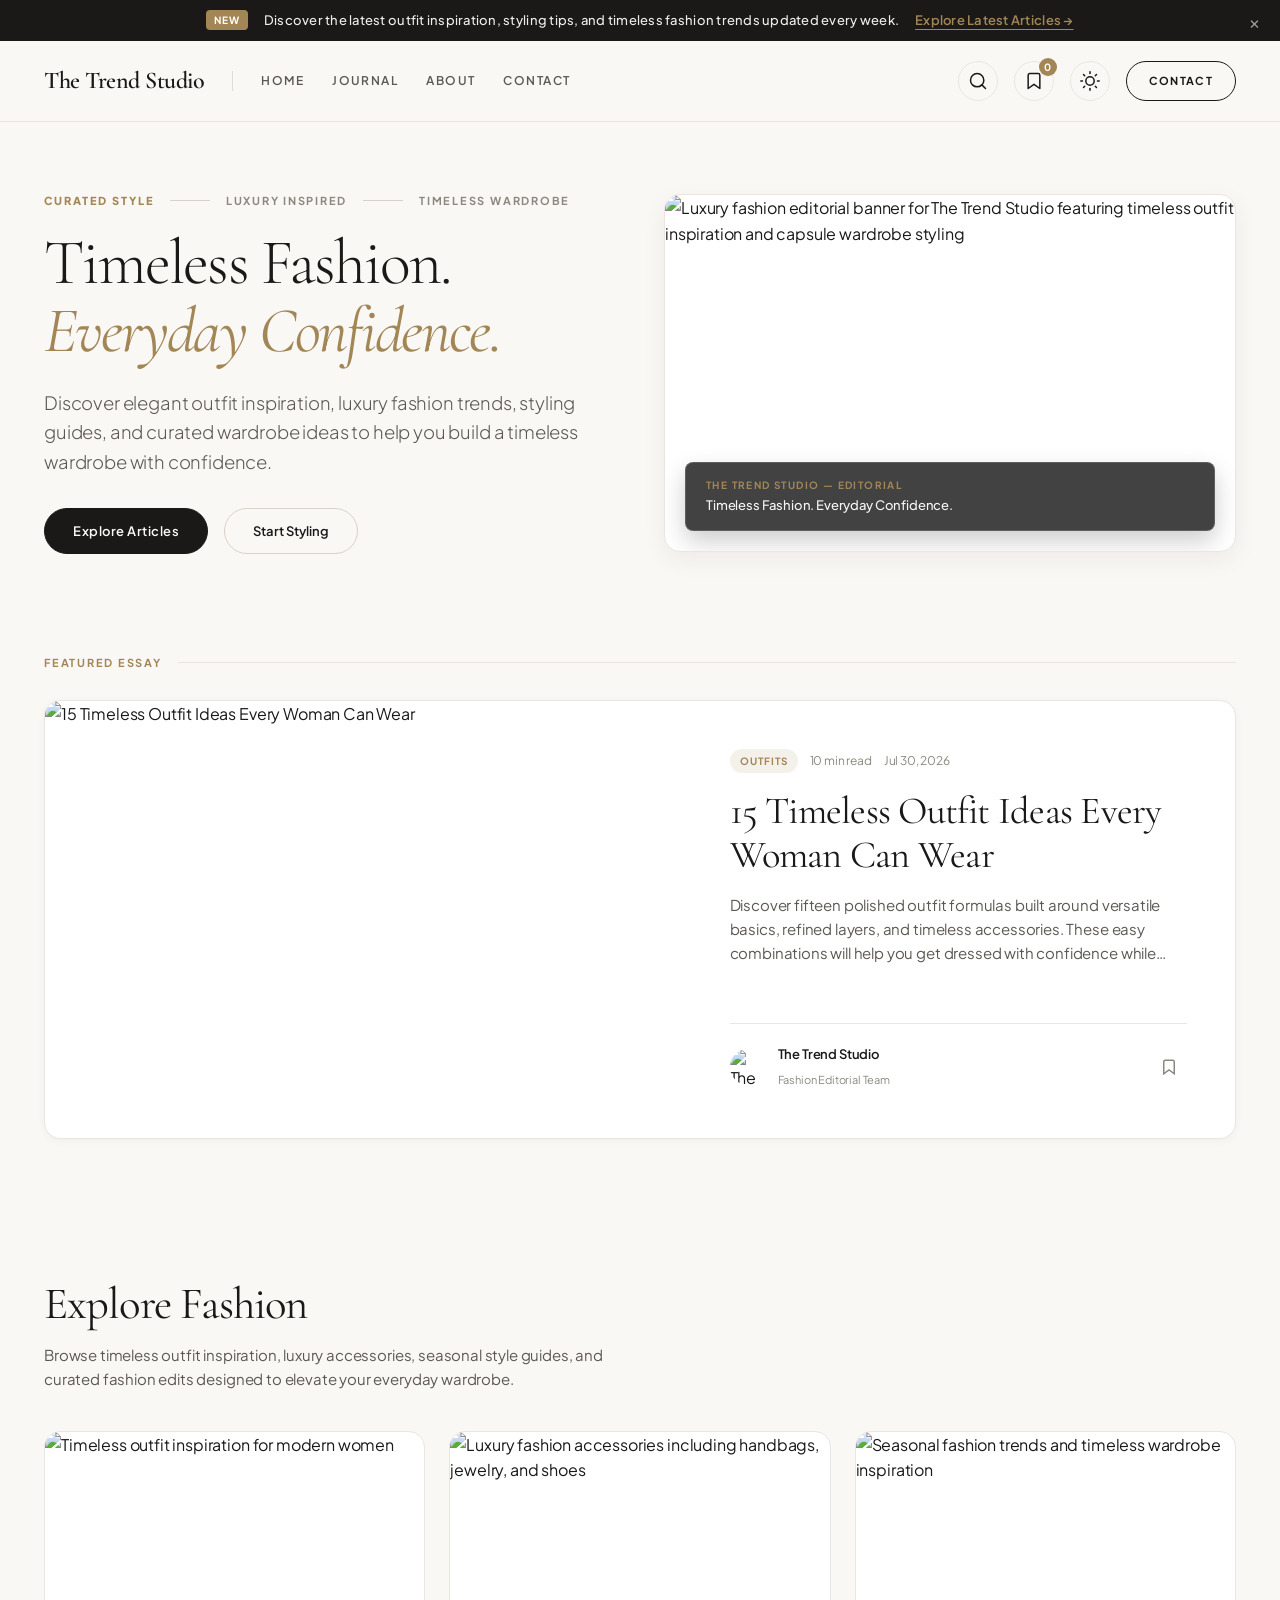
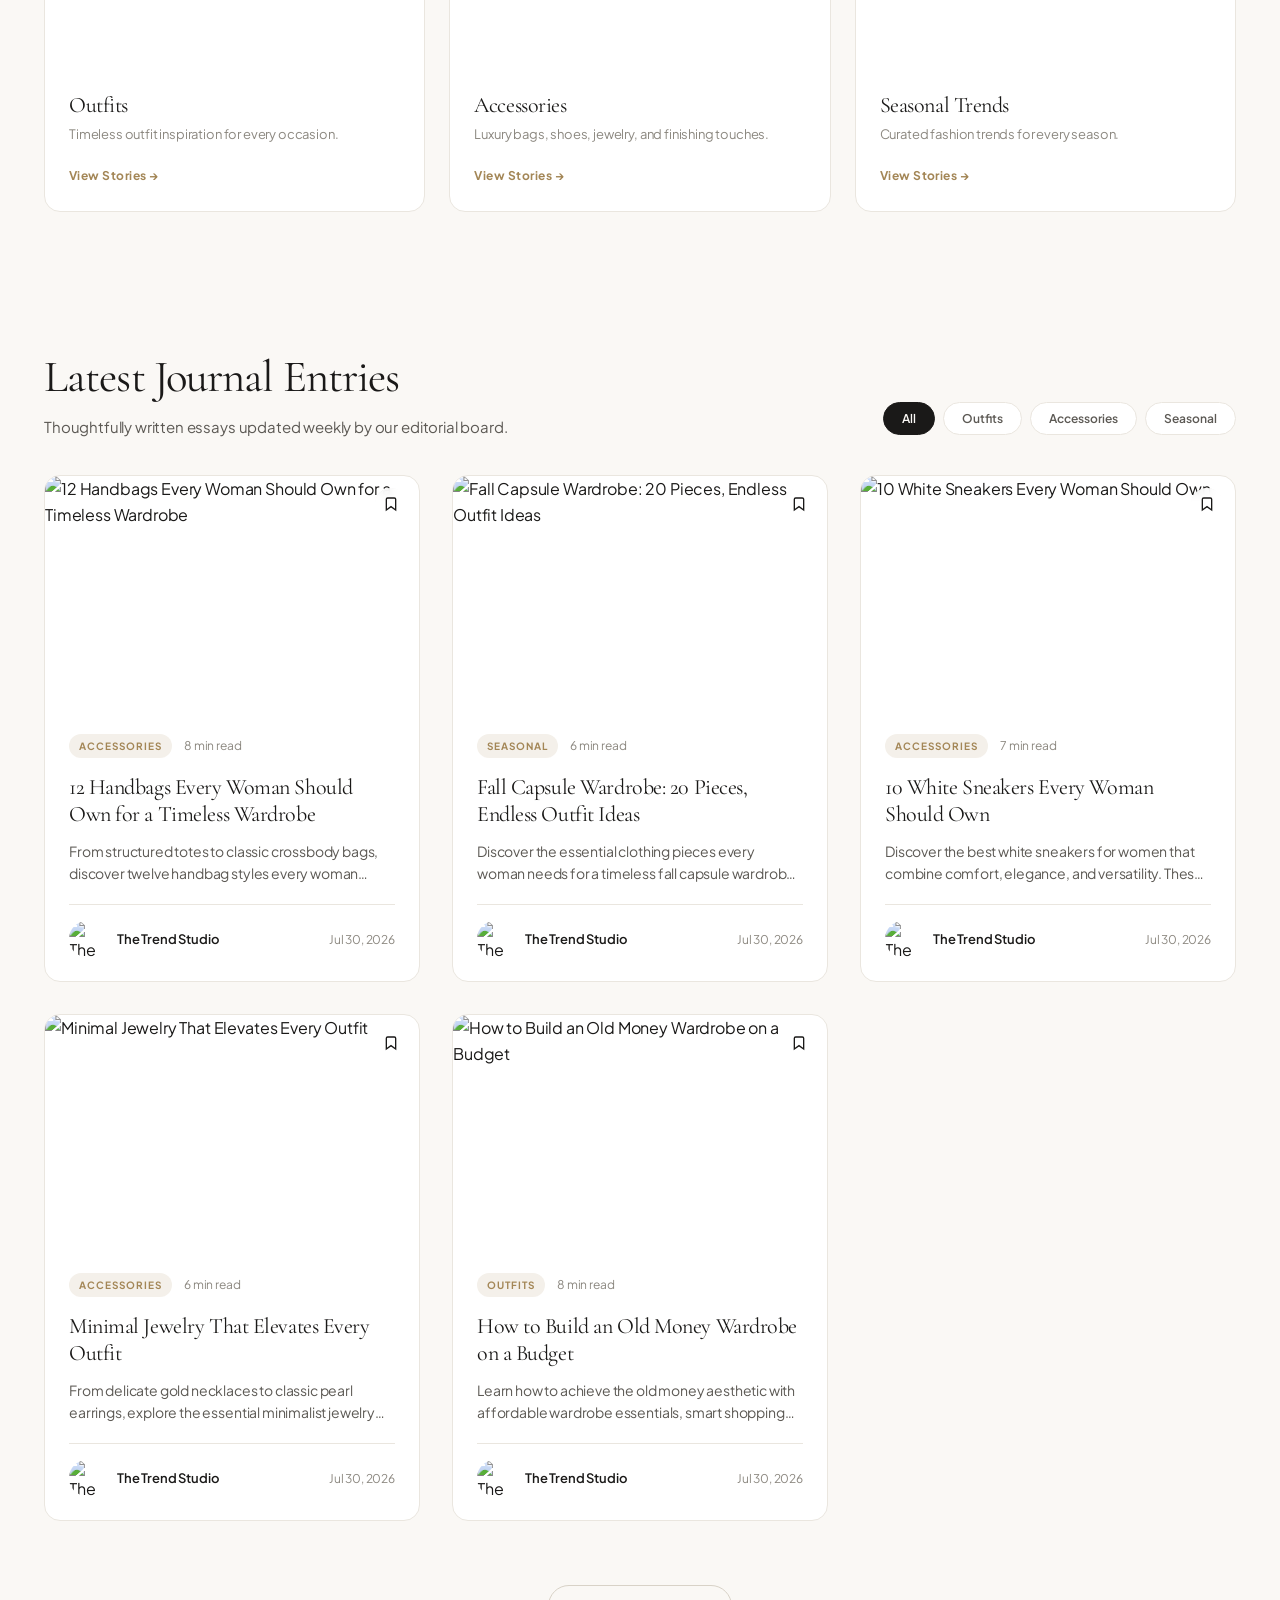
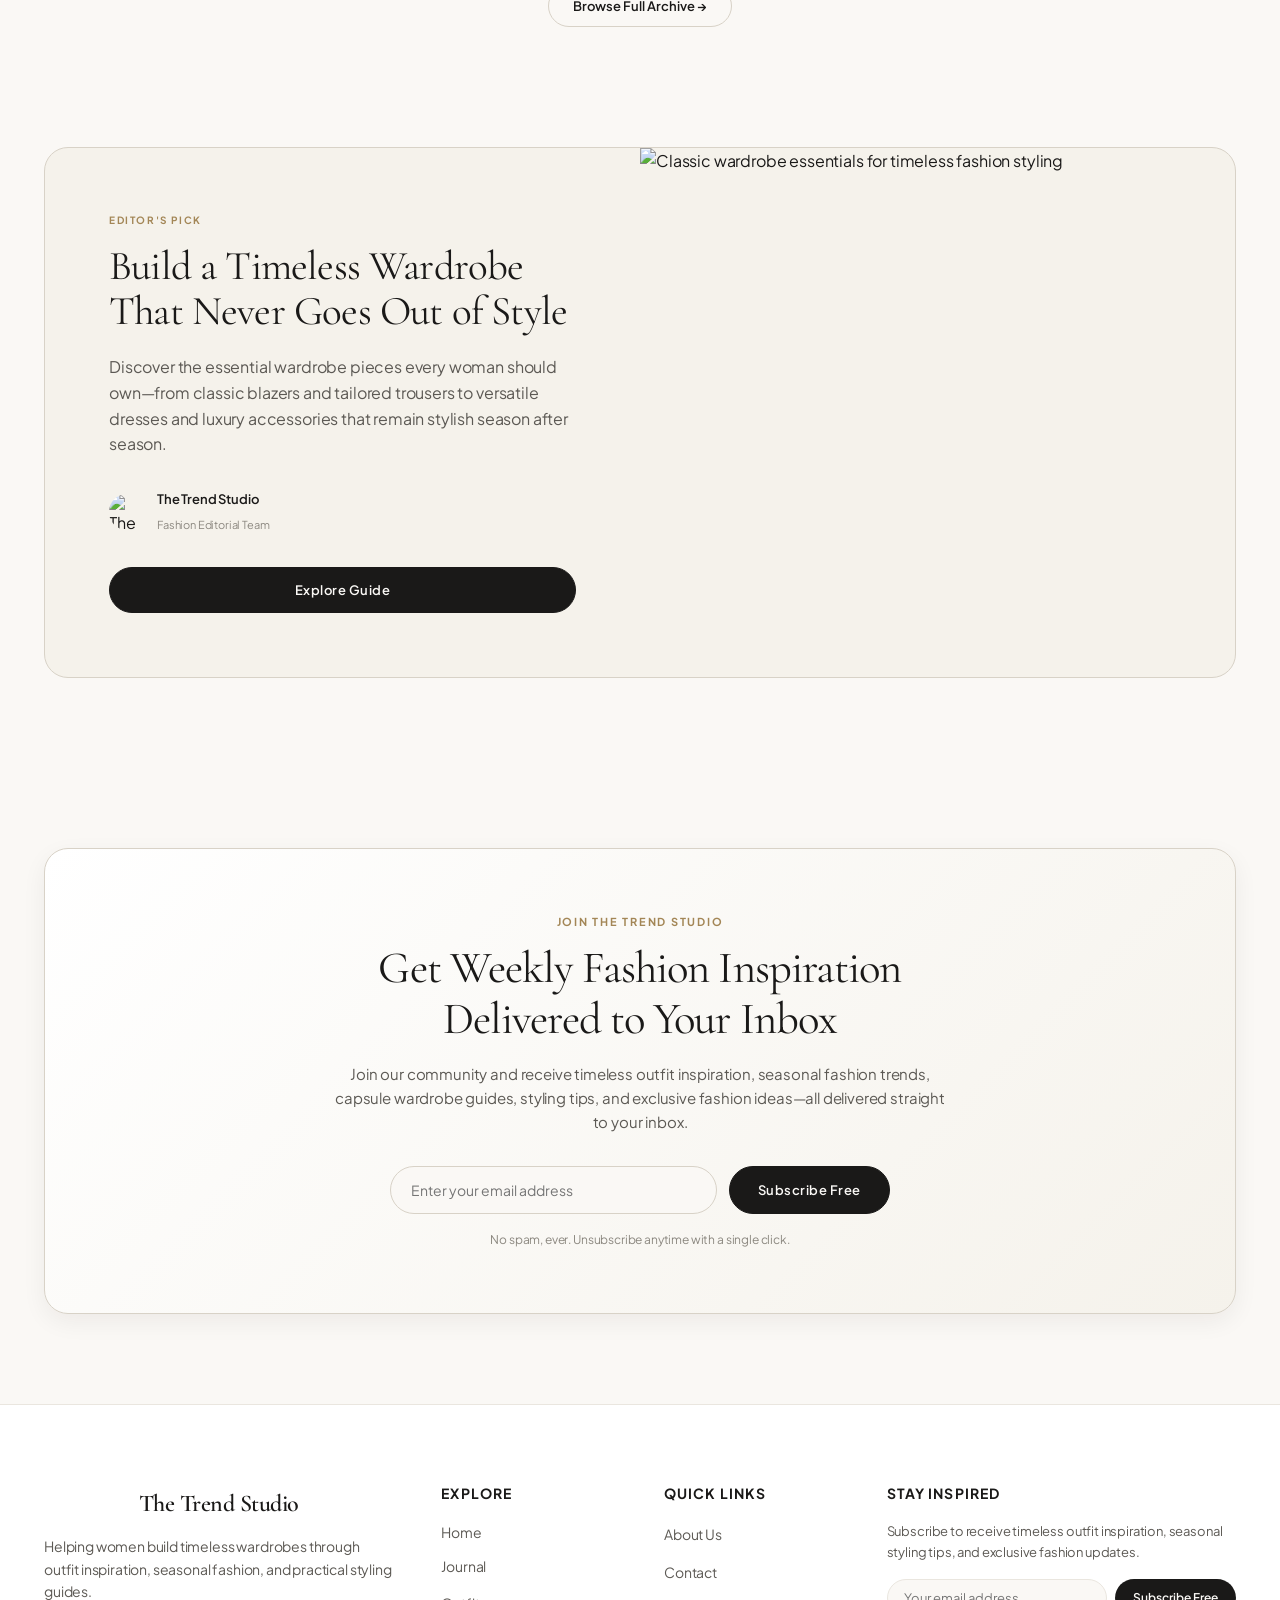
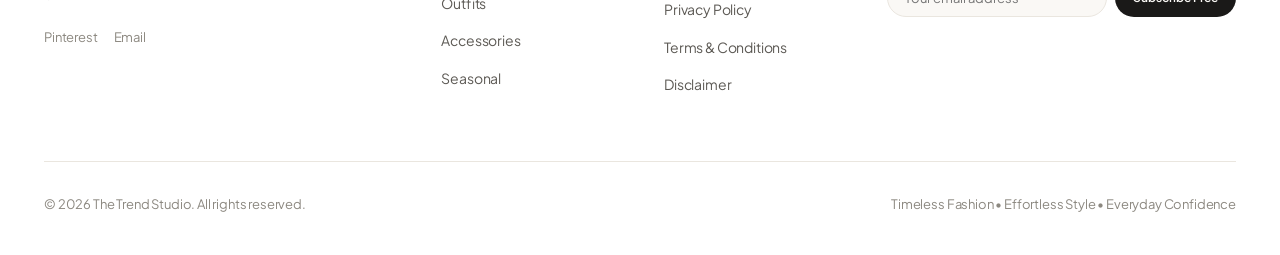
==== index.html @ b7d4c287 "Prepare The Trend Studio for production" ====
<!DOCTYPE html>
<html lang="en" data-theme="light">
<head>
  <meta charset="UTF-8">
  <meta name="viewport" content="width=device-width, initial-scale=1.0">
  <title>The Trend Studio | Timeless Fashion, Outfit Ideas & Style Guides</title>
  <meta name="description" content="Discover timeless fashion inspiration, outfit ideas, capsule wardrobe guides, luxury style tips, and seasonal trends. The Trend Studio helps women build elegant wardrobes with confidence."> 
  <meta name="robots" content="index, follow">
  <meta name="author" content="The Trend Studio">
  <meta name="theme-color" content="#ffffff">
  <link rel="canonical" href="https://thetrendstudio.com/">
  <meta name="keywords" content="fashion blog, outfit ideas, luxury fashion, styling tips, capsule wardrobe, old money style, women's fashion, seasonal trends">
  
  <!-- Open Graph / Social Media -->
  <meta property="og:type" content="website">
  <meta property="og:title" content="The Trend Studio — Journal for the Considered Wardrobe">
  <meta property="og:description" content="A luxury editorial journal and design publication covering architecture, capsule wardrobe, high fashion, timeless craft, and considered living.">
  <meta property="og:image" content="https://thetrendstudio.com/images/homepage-og.jpg">
  <meta property="og:url" content="https://thetrendstudio.com/">
  <meta property="og:site_name" content="The Trend Studio">

  <!-- Twitter Card -->
  <meta name="twitter:card" content="summary_large_image">
  <meta name="twitter:title" content="The Trend Studio">
  <meta name="twitter:description" content="A journal for the considered wardrobe and timeless design.">
  <meta name="twitter:image" content="https://thetrendstudio.com/images/homepage-og.jpg">
  <meta name="twitter:site" content="@trendstudiohub">

  <script type="application/ld+json">
  {
    "@context": "https://schema.org",
    "@graph": [
      {
        "@type": "WebSite",
        "name": "The Trend Studio",
        "url": "https://thetrendstudio.com",
        "description": "The Trend Studio is a fashion editorial website featuring timeless fashion inspiration, outfit ideas, capsule wardrobe guides, and styling advice.",
        "inLanguage": "en",
        "publisher": {
          "@id": "https://thetrendstudio.com/#organization"
        }
      },
     {
        "@type": "Organization",
        "@id": "https://thetrendstudio.com/#organization",
        "name": "The Trend Studio",
        "url": "https://thetrendstudio.com",
        "description": "Fashion editorial website publishing timeless style inspiration and wardrobe guides."
      }
    ]
  }
  </script>

  <!-- Google Fonts -->
  <link rel="preconnect" href="https://fonts.googleapis.com">
  <link rel="preconnect" href="https://fonts.gstatic.com" crossorigin>
  <link href="https://fonts.googleapis.com/css2?family=Cormorant+Garamond:ital,wght@0,300;0,400;0,500;0,600;0,700;1,400;1,500;1,600;1,700&family=Plus+Jakarta+Sans:wght@300;400;500;600;700&display=swap" rel="stylesheet">

  <!-- Main Stylesheet -->
  <link rel="stylesheet" href="./style.css">
</head>
<body>

  <!-- Top Reading Progress Bar (Active during article reading) -->
  <div id="readingProgressBar" class="reading-progress-bar" aria-hidden="true"></div>

  <!-- Announcement Bar -->
  <div class="announcement-bar" id="announcementBar">
    <div class="container announcement-content">
      <span class="announcement-badge">NEW</span>

      <p class="announcement-text">Discover the latest outfit inspiration, styling tips, and timeless fashion trends updated every week.</p>

      <a href="#newsletterSection" class="announcement-link" onclick="app.scrollToSection('newsletterSection')">Explore Latest Articles &rarr;</a>
      <button class="announcement-close" id="closeAnnouncement" aria-label="Close Announcement">&times;</button>
    </div>
  </div>

  <!-- Header / Navigation -->
  <header class="site-header" id="siteHeader">
    <div class="container header-inner">
      <div class="header-left">
        <!-- Brand Logo -->
        <a href="/" class="brand-logo" onclick="app.navigateTo('home'); return false;">
          <span class="brand-name">The Trend Studio</span>
        </a>

        <span class="header-v-divider"></span>

        <!-- Desktop Navigation Links -->
        <nav class="main-nav" aria-label="Main Navigation">
          <ul class="nav-list">
            <a href="/" class="nav-link" onclick="app.navigateTo('home'); return false;">Home</a>
            <a href="/journal" class="nav-link" onclick="app.navigateTo('stories'); return false;"> Journal</a>
            <a href="/about" class="nav-link" onclick="app.navigateTo('about'); return false;">About</a>
            <a href="/contact" class="nav-link" onclick="app.navigateTo('contact'); return false;"> Contact</a>
          </ul>
        </nav>
      </div>

      <!-- Header Actions -->
      <div class="header-actions">
        <!-- Search Button -->
        <button class="icon-btn" id="openSearchBtn" aria-label="Search articles" title="Search Articles (Ctrl+K)">
          <svg width="20" height="20" viewBox="0 0 24 24" fill="none" stroke="currentColor" stroke-width="1.8" stroke-linecap="round" stroke-linejoin="round"><circle cx="11" cy="11" r="8"></circle><line x1="21" y1="21" x2="16.65" y2="16.65"></line></svg>
        </button>

        <!-- Bookmarks Button -->
        <button class="icon-btn bookmark-btn" id="openBookmarksBtn" aria-label="Saved Articles" title="Saved Bookmarks">
          <svg width="20" height="20" viewBox="0 0 24 24" fill="none" stroke="currentColor" stroke-width="1.8" stroke-linecap="round" stroke-linejoin="round"><path d="M19 21l-7-5-7 5V5a2 2 0 0 1 2-2h10a2 2 0 0 1 2 2z"></path></svg>
          <span class="badge-count" id="bookmarkBadge">0</span>
        </button>

        <!-- Theme Toggle -->
        <button class="icon-btn theme-toggle-btn" id="themeToggleBtn" aria-label="Toggle dark mode" title="Toggle Theme">
          <svg class="sun-icon" width="20" height="20" viewBox="0 0 24 24" fill="none" stroke="currentColor" stroke-width="1.8" stroke-linecap="round" stroke-linejoin="round"><circle cx="12" cy="12" r="5"></circle><line x1="12" y1="1" x2="12" y2="3"></line><line x1="12" y1="21" x2="12" y2="23"></line><line x1="4.22" y1="4.22" x2="5.64" y2="5.64"></line><line x1="18.36" y1="18.36" x2="19.78" y2="19.78"></line><line x1="1" y1="12" x2="3" y2="12"></line><line x1="21" y1="12" x2="23" y2="12"></line><line x1="4.22" y1="19.78" x2="5.64" y2="18.36"></line><line x1="18.36" y1="5.64" x2="19.78" y2="4.22"></line></svg>
          <svg class="moon-icon" width="20" height="20" viewBox="0 0 24 24" fill="none" stroke="currentColor" stroke-width="1.8" stroke-linecap="round" stroke-linejoin="round"><path d="M21 12.79A9 9 0 1 1 11.21 3 7 7 0 0 0 21 12.79z"></path></svg>
        </button>

        <!-- Contact Button -->
        <a href="/contact" class="btn-outline-pill nav-contact-btn"
          onclick="app.navigateTo('contact'); return false;">
          CONTACT
        </a>
        <!-- Mobile Menu Toggle -->
        <button class="mobile-menu-btn" id="mobileMenuBtn" aria-label="Open navigation menu">
          <span></span>
          <span></span>
        </button>
      </div>
    </div>
  </header>

  
  <!-- Mobile Navigation Drawer -->
  <div class="mobile-nav-overlay" id="mobileNavOverlay">
    <div class="mobile-nav-drawer">
      <div class="mobile-nav-header">
        <a href="/" class="brand-logo" onclick="app.navigateTo('home'); app.closeMobileMenu(); return false;">
          <span class="brand-name">The Trend Studio</span> 
        </a>
        <button class="close-drawer-btn" id="closeMobileNavBtn" aria-label="Close menu">&times;</button>
      </div>
      <ul class="mobile-nav-links">
        <a href="/" onclick="app.navigateTo('home'); return false;"> Home </a>

        <a href="/journal" onclick="app.navigateTo('stories'); return false;"> Journal </a>

        <a href="/about" onclick="app.navigateTo('about'); return false;"> About </a>

        <a href="/contact" onclick="app.navigateTo('contact'); return false;"> Contact </a>
        <!-- <li><a href="#" onclick="app.filterByCategory('Outfits'); app.closeMobileMenu(); return false;">Outfits</a></li>
        <li><a href="#" onclick="app.filterByCategory('Accessories'); app.closeMobileMenu(); return false;">Accessories</a></li>
        <li><a href="#" onclick="app.filterByCategory('Seasonal'); app.closeMobileMenu(); return false;">Seasonal</a></li>
  -->
      </ul>
      <div class="mobile-nav-footer">
        <p>Subscribe to our weekly editorial digest.</p>
        <button class="btn-primary w-full" onclick="app.scrollToSection('newsletterSection'); app.closeMobileMenu();">Subscribe to Journal</button>
      </div>
    </div>
  </div>

  <!-- MAIN CONTENT CONTAINER -->
  <main id="mainContent" class="main-content">

    <!-- PAGE VIEW: HOME -->
    <div id="viewHome" class="page-view active">

      <!-- Hero Section Inspired by Editorial Screenshot -->
      <section class="hero-editorial">
        <div class="container">
          <div class="hero-grid">
            <div class="hero-text-content">
              <div class="hero-meta-bar">
                <span class="hero-meta-tag hero-brand-tag">CURATED STYLE</span>
                <span class="hero-meta-divider"></span>
                <span class="hero-meta-tag">LUXURY INSPIRED</span>
                <span class="hero-meta-divider"></span>
                <span class="hero-meta-tag">TIMELESS WARDROBE</span>
              </div>

              <h1 class="hero-title">
                Timeless Fashion.<br>
                <em class="serif-italic">Everyday Confidence.</em>
              </h1>

              <p class="hero-subtitle">
                Discover elegant outfit inspiration, luxury fashion trends, styling guides, and curated wardrobe ideas to help you build a timeless wardrobe with confidence.
              </p>

             <div class="hero-cta-group">
                <button class="btn-primary" onclick="app.scrollToSection('featuredSection')">Explore Articles</button>
                <button class="btn-secondary" onclick="app.navigateTo('stories')">Start Styling</button>
              </div>
            </div>

            <div class="hero-banner-container">
              <div class="hero-banner-card">
                <img src="/images/hero-banner.jpg" alt="Luxury fashion editorial banner for The Trend Studio featuring timeless outfit inspiration and capsule wardrobe styling" class="hero-banner-img" />
                <div class="hero-banner-badge">
                  <span>THE TREND STUDIO &mdash; EDITORIAL</span>
                  <p>Timeless Fashion. Everyday Confidence.</p>
                </div>
              </div>
            </div>
          </div>
        </div>
      </section>

      <!-- Featured Main Editorial Article -->
      <section class="featured-section" id="featuredSection">
        <div class="container">
          <div class="section-label-bar">
            <span class="section-badge">FEATURED ESSAY</span>
            <span class="section-line"></span>
          </div>

          <div id="featuredArticleContainer" class="featured-card-wrapper">
            <!-- Rendered dynamically by script.js -->
          </div>
        </div>
      </section>

      <!-- Popular Categories Grid -->
      <section class="categories-section">
        <div class="container">
          <div class="section-header">
            <h2 class="section-title">Explore Fashion</h2>
            <p class="section-desc">Browse timeless outfit inspiration, luxury accessories, seasonal style guides, and curated fashion edits designed to elevate your everyday wardrobe.</p>
          </div>

          <div class="category-grid">
            <div class="category-card" onclick="app.filterByCategory('Outfits')">
              <div class="category-img-wrapper">
                <img src="https://images.unsplash.com/photo-1529139574466-a303027c1d8b?auto=format&fit=crop&w=600&q=80" alt="Timeless outfit inspiration for modern women" loading="lazy">
              </div>
              <div class="category-info">
                <h3>Outfits</h3>
                <p>Timeless outfit inspiration for every occasion.</p>
                <span class="category-link">View Stories &rarr;</span>
              </div>
            </div>

            <div class="category-card" onclick="app.filterByCategory('Accessories')">
              <div class="category-img-wrapper">
                <img src="/images/accessories.jpg" alt="Luxury fashion accessories including handbags, jewelry, and shoes" loading="lazy">
              </div>
              <div class="category-info">
                <h3>Accessories</h3>
                <p>Luxury bags, shoes, jewelry, and finishing touches.</p>
                <span class="category-link">View Stories &rarr;</span>
              </div>
            </div>

            <div class="category-card" onclick="app.filterByCategory('Seasonal')">
              <div class="category-img-wrapper">
                <img src="https://images.unsplash.com/photo-1496747611176-843222e1e57c?auto=format&fit=crop&w=1200&q=80" alt="Seasonal fashion trends and timeless wardrobe inspiration" loading="lazy">
              </div>
              <div class="category-info">
                <h3>Seasonal Trends</h3>
                <p>Curated fashion trends for every season.</p>
                <span class="category-link">View Stories &rarr;</span>
              </div>
            </div>
          </div>
        </div>
      </section>

      <!-- Filterable Latest Articles Section -->
      <section class="latest-articles-section">
        <div class="container">
          <div class="articles-header-row">
            <div>
              <h2 class="section-title">Latest Journal Entries</h2>
              <p class="section-desc">Thoughtfully written essays updated weekly by our editorial board.</p>
            </div>

            <!-- Filter Controls -->
            <div class="filter-controls">
              <div class="filter-pills" id="homeCategoryPills">
                <button class="filter-pill active" onclick="app.setHomeFilter('All', this)">All</button>
                <button class="filter-pill" onclick="app.setHomeFilter('Outfits', this)">Outfits</button>
                <button class="filter-pill" onclick="app.setHomeFilter('Accessories', this)">Accessories</button>
                <button class="filter-pill" onclick="app.setHomeFilter('Seasonal', this)">Seasonal</button>
              </div>
            </div>
          </div>

          <!-- Articles Grid Container -->
          <div id="homeArticlesGrid" class="articles-grid">
            <!-- Dynamically populated -->
          </div>

          <div class="text-center margin-top-xl">
            <button class="btn-outline" onclick="app.navigateTo('stories')">Browse Full Archive &rarr;</button>
          </div>
        </div>
      </section>

      <!-- Editor's Picks Spotlight Section -->
      <section class="editors-spotlight-section">
        <div class="container">
          <div class="spotlight-box">

            <div class="spotlight-content">

              <span class="spotlight-badge">
                EDITOR'S PICK
              </span>

              <h2 class="spotlight-title">
                Build a Timeless Wardrobe That Never Goes Out of Style
              </h2>

              <p class="spotlight-excerpt">
                Discover the essential wardrobe pieces every woman should own—from
                classic blazers and tailored trousers to versatile dresses and luxury
                accessories that remain stylish season after season.
              </p>

              <div class="spotlight-author">
                <img
                  src="/images/pinterest-profile-photo.jpg"
                  alt="The Trend Studio editorial team"
                  class="author-avatar"
                />

                <div>
                  <span class="author-name">
                    The Trend Studio
                  </span>

                  <span class="author-role">
                    Fashion Editorial Team
                  </span>
                </div>
              </div>

              <button
                class="btn-primary"
                onclick="app.openArticle('article-1')">
                Explore Guide
              </button>

            </div>

            <div class="spotlight-image">
              <img
                src="/images/the-trend-studio-poster.jpg"
                alt="Classic wardrobe essentials for timeless fashion styling"
                loading="lazy">
            </div>

          </div>
        </div>
      </section>

      <!-- Newsletter Section -->
      <section class="newsletter-section" id="newsletterSection">
        <div class="container">
          <div class="newsletter-card">
            <div class="newsletter-content">
              <span class="newsletter-tag">JOIN THE TREND STUDIO</span>
              <h2 class="newsletter-title">Get Weekly Fashion Inspiration Delivered to Your Inbox</h2>
              <p class="newsletter-desc">
              Join our community and receive timeless outfit inspiration, seasonal fashion trends, capsule wardrobe guides, styling tips, and exclusive fashion ideas—all delivered straight to your inbox.
              </p>              
              <form id="newsletterForm" class="newsletter-form" onsubmit="app.handleNewsletterSubmit(event)">
                <div class="input-group">
                  <input type="email" id="newsletterEmail" placeholder="Enter your email address" required aria-label="Email address">
                  <button type="submit" class="btn-primary">Subscribe Free</button>
                </div>
                <p class="newsletter-disclaimer">No spam, ever. Unsubscribe anytime with a single click.</p>
              </form>

              <div id="newsletterSuccess" class="newsletter-success hidden">
                <div class="success-icon">✓</div>
               <h3>Welcome to The Trend Studio!</h3>
                <p>You're now part of our fashion community. Watch your inbox for timeless outfit inspiration, styling tips, and exclusive fashion updates.</p>
              </div>
            </div>
          </div>
        </div>
      </section>
    </div>

    <!-- PAGE VIEW: ALL STORIES ARCHIVE -->
    <div id="viewStories" class="page-view hidden">
      <div class="container padding-top-large">
        <div class="archive-header">
          <h1 class="page-title">Editorial Archive</h1>
          <p class="page-subtitle">Search, filter, and explore all published essays.</p>
          
          <!-- Search & Filter Controls -->
          <div class="archive-controls">
            <div class="search-input-wrapper">
              <svg width="18" height="18" viewBox="0 0 24 24" fill="none" stroke="currentColor" stroke-width="2"><circle cx="11" cy="11" r="8"></circle><line x1="21" y1="21" x2="16.65" y2="16.65"></line></svg>
              <input type="text" id="archiveSearchInput" placeholder="Search title, author, topic..." oninput="app.handleArchiveSearch()">
            </div>

            <div class="archive-select-group">
              <select id="archiveCategorySelect" onchange="app.handleArchiveSearch()">
                <option value="All">All Categories</option>
                <option value="Outfits">Outfits</option>
                <option value="Accessories">Accessories</option>
                <option value="Seasonal">Seasonal</option>
              </select>

              <select id="archiveSortSelect" onchange="app.handleArchiveSearch()">
                <option value="newest">Newest First</option>
                <option value="oldest">Oldest First</option>
              </select>
            </div>
          </div>
        </div>

        <div id="archiveArticlesGrid" class="articles-grid">
          <!-- Dynamically Populated -->
        </div>

        <div id="noArchiveResults" class="no-results hidden">
          <p>No essays match your current search criteria.</p>
          <button class="btn-outline" onclick="app.resetArchiveFilters()">Reset All Filters</button>
        </div>
      </div>
    </div>

    <!-- PAGE VIEW: SINGLE ARTICLE READER VIEW -->
    <div id="viewArticle" class="page-view hidden">
      <div class="container article-container">
        
        <!-- Back Button & Breadcrumbs -->
        <div class="article-top-nav">
          <button class="back-btn" onclick="app.goBackFromArticle()">
            &larr; Back to Journal
          </button>
          <div class="article-breadcrumbs">
            <span id="articleBreadcrumbCategory">Category</span>
            <span>/</span>
            <span id="articleBreadcrumbTitle">Title</span>
          </div>
        </div>

        <!-- Article Header -->
        <header class="article-header">
          <div class="article-meta-top">
            <span id="articleCategoryBadge" class="category-badge">Category</span>
            <span id="articleReadingTime" class="read-time-pill">5 min read</span>
            <span id="articleDate" class="date-pill">Dec 12, 2025</span>
          </div>

          <h1 id="articleTitle" class="article-main-title">Article Title Here</h1>
          
          <p id="articleSummary" class="article-lead-summary">
            Article lead summary text paragraph setting up the essay.
          </p>

          <!-- Author Info & Share Bar -->
          <div class="article-author-bar">
            <div class="author-details">
              <img id="articleAuthorAvatar" src="" alt="Author Avatar" class="author-avatar-lg">
              <div>
                <span id="articleAuthorName" class="author-name-bold">Author Name</span>
                <span id="articleAuthorRole" class="author-role-sub">Role / Title</span>
              </div>
            </div>

            <div class="article-share-actions">
              <button class="action-btn bookmark-toggle-btn" id="articleBookmarkBtn" onclick="app.toggleBookmarkCurrentArticle()">
                <svg width="18" height="18" viewBox="0 0 24 24" fill="none" stroke="currentColor" stroke-width="2"><path d="M19 21l-7-5-7 5V5a2 2 0 0 1 2-2h10a2 2 0 0 1 2 2z"></path></svg>
                <span id="articleBookmarkText">Save Article</span>
              </button>

              <button class="action-btn" onclick="app.shareArticle()">
                <svg width="18" height="18" viewBox="0 0 24 24" fill="none" stroke="currentColor" stroke-width="2"><path d="M4 12v8a2 2 0 0 0 2 2h12a2 2 0 0 0 2-2v-8"></path><polyline points="16 6 12 2 8 6"></polyline><line x1="12" y1="2" x2="12" y2="15"></line></svg>
                <span>Share</span>
              </button>
            </div>
          </div>
        </header>

        <!-- Main Hero Article Image -->
        <div class="article-cover-wrapper">
          <img id="articleCoverImage" src="" alt="Article cover image" loading="eager">
          <span id="articleImageCaption" class="image-caption">Photo curated by The Trend Studio</span>
        </div>

        <!-- Article Body Content -->
        <article id="articleBody" class="article-body-content">
          <!-- Dynamically populated paragraphs, blockquotes, subheadings -->
        </article>

        <!-- Article Footer / Tags / Author Bio -->
        <footer class="article-footer-box">
          <div class="article-tags-wrapper" id="articleTagsContainer">
            <!-- Rendered tags -->
          </div>

          <div class="author-bio-card">
            <img id="articleAuthorBioAvatar" src="" alt="Author" class="author-avatar-xl">
            <div class="author-bio-text">
              <h3 id="articleAuthorBioName">The Trend Studio</h3>
              <p id="articleAuthorBioText">Sharing timeless fashion inspiration for modern women.</p>
            </div>
          </div>

          <!-- Comments Section -->
          <div class="comments-section" id="commentsSection">
            <h3 class="comments-title">Join the Conversation (<span id="commentCount">0</span>)</h3>

            <!-- Comment Form -->
            <form id="commentForm" class="comment-form" onsubmit="app.handleCommentSubmit(event)">
              <div class="form-row">
                <input type="text" id="commentName" placeholder="Your Name" required>
                <input type="email" id="commentEmail" placeholder="Your Email" required>
              </div>
              <textarea id="commentText" rows="4" placeholder="Share your thoughts, styling tips, or questions..." required></textarea>
              <button type="submit" class="btn-primary">Post Comment</button>
            </form>

            <!-- Comments List -->
            <div id="commentsList" class="comments-list">
              <!-- Dynamically rendered -->
            </div>
          </div>
        </footer>

        <!-- Related Stories -->
        <section class="related-stories-section">
          <h2 class="section-title text-center">Continue Reading</h2>
          <div id="relatedArticlesGrid" class="articles-grid">
            <!-- Dynamic related articles -->
          </div>
        </section>

      </div>
    </div>

    <!-- PAGE VIEW: ABOUT PAGE -->
    <div id="viewAbout" class="page-view hidden">
      <div class="container padding-top-large">
        <section class="about-hero">
          <span class="section-badge">ABOUT THE TREND STUDIO</span>
          <h1 class="page-title margin-top-sm">
            Helping Women Build
            <br>
            <em class="serif-italic">Timeless Wardrobes.</em>
          </h1>
         <p class="about-intro">
            The Trend Studio is a fashion and lifestyle blog dedicated to helping women build elegant, timeless wardrobes with confidence. From outfit inspiration and capsule wardrobes to seasonal fashion trends and styling guides, our mission is to make everyday style effortless, practical, and inspiring.
          </p>
        </section>

        <section class="about-grid">
          <div class="about-card">
            <h3>01. Timeless Fashion</h3>
            <p>We believe true style never goes out of fashion. Our goal is to help women build versatile wardrobes with timeless clothing, classic silhouettes, and quality pieces that can be worn season after season.</p>
          </div>
          
          <div class="about-card">
            <h3>02. Everyday Confidence</h3>
            <p>Fashion should feel effortless and empowering. We create outfit ideas, styling tips, and wardrobe guides that help women feel confident every day, whether dressing for work, travel, or special occasions.</p>
          </div>

          <div class="about-card">
            <h3>03. Thoughtful Style Guides</h3>
            <p>Every article is designed to inspire smarter fashion choices through practical advice, seasonal trends, capsule wardrobe ideas, and carefully curated styling inspiration for modern women.</p>
          </div>
        </section>

        <section class="editorial-board-section">
          <h2 class="section-title text-center">Meet The Trend Studio</h2>
         <div class="team-grid">
            <div class="team-card">
              <img src="/images/pinterest-logo.jpg"
                  alt="The Trend Studio Team" class="author-avatar-xl">
              <h4>The Trend Studio</h4>
              <p class="team-role">
                Timeless Fashion • Outfit Inspiration • Capsule Wardrobes
              </p>
            </div>
            <div class="team-description">
              <p>
                The Trend Studio is a fashion blog dedicated to helping women build timeless wardrobes with confidence.
              </p>

              <p>
               From outfit inspiration and capsule wardrobe ideas to seasonal fashion trends and styling tips, we share practical advice that makes everyday style effortless, elegant, and inspiring.
              </p>

              <p>
               Our mission is simple: help you create a wardrobe you'll love today and for years to come.
              </p>
            </div>
          </div>
        </section>
      </div>
    </div>

    <!-- PAGE VIEW: CONTACT PAGE -->
    <div id="viewContact" class="page-view hidden">
      <div class="container padding-top-large">
        <div class="contact-wrapper">
          <div class="contact-info">
            <span class="section-badge">CONTACT THE TREND STUDIO</span>
            <h1 class="page-title margin-top-sm">We'd Love to Hear From You</h1>
            <p class="contact-lead">
            Have a styling question, feedback about our articles, or a collaboration opportunity? We'd love to hear from you. Every message is carefully reviewed, and we'll respond as soon as possible.
            </p>

            <div class="contact-details-list">

            <div class="detail-item">
              <span class="detail-label">Email</span>
              <a href="mailto:trendswithpayal@gmail.com">trendswithpayal@gmail.com</a>
            </div>

            <div class="detail-item">
              <span class="detail-label">Pinterest</span>
              <a href="https://in.pinterest.com/trendstudiohub/" target="_blank">@trendstudiohub</a>
            </div>
            </div>
          </div>

          <div class="contact-form-box">
            <h3>Let's Connect</h3>
            <p class="contact-form-intro">We typically respond within 1–2 business days.</p>
            <form id="contactForm" onsubmit="app.handleContactSubmit(event)">
              <div class="form-group">
                <label for="contactName">Full Name</label>
                <input type="text" id="contactName" required placeholder="Name">
              </div>
            
              <div class="form-group">
                <label for="contactSubject">Subject</label>
                <select id="contactSubject">
                  <option value="General">General Question</option>
                  <option value="Styling">Styling Advice</option>
                  <option value="Collaboration">Brand Collaboration</option>
                  <option value="Feedback">Website Feedback</option>
                </select>
              </div>
              <div class="form-group">
                <label for="contactMessage">Message</label>
                <textarea id="contactMessage" rows="5" required placeholder="Tell us how we can help..."></textarea>
              </div>
              <button type="submit" class="btn-primary w-full">Send Message </button>
            </form>
            <div id="contactSuccessMessage" class="newsletter-success hidden margin-top-md">
              <div class="success-icon">✓</div>
              <h3>Message Sent Successfully!</h3>
              <p>Thank you for contacting The Trend Studio. We appreciate your message and will get back to you as soon as possible.
              </p>
            </div>
          </div>
        </div>
      </div>
    </div>

    <!-- PAGE VIEW: PRIVACY & TERMS PAGE -->
    <div id="viewLegal" class="page-view hidden">
      <div class="container padding-top-large max-w-narrow">

      <section class="legal-hero">
        <h1 class="page-title">Privacy Policy & Terms</h1>

          <div class="legal-divider">
            <span></span>
            <div class="divider-icon">✦</div>
            <span></span>
          </div>

          <p class="legal-date">
            Last Updated • July 2026
          </p>
        </section>

        <section class="legal-content">

          <div class="legal-card">
            <div class="legal-number">01</div>

            <div class="legal-text">
              <h2>Editorial Independence & Data Privacy</h2>

              <p>
                The Trend Studio values your privacy and trust. We never sell personal
                information or use invasive third-party tracking. Any information you
                voluntarily share with us is handled responsibly and used only to
                improve your experience on our website.
              </p>
            </div>
          </div>

          <div class="legal-card">
            <div class="legal-number">02</div>

            <div class="legal-text">
              <h2>Newsletter Subscription</h2>

              <p>
                If you subscribe to our newsletter, your email address is securely
                stored and used only to deliver fashion inspiration, styling guides,
                and exclusive updates from The Trend Studio. You can unsubscribe at
                any time using the link included in every email.
              </p>
            </div>
          </div>

          <div class="legal-card">
            <div class="legal-number">03</div>

            <div class="legal-text">
              <h2>Copyright & Intellectual Property</h2>

              <p>
                All original articles, graphics, branding, and website content
                published on The Trend Studio are protected by copyright. Reproduction,
                distribution, or commercial use without prior written permission is
                strictly prohibited.
              </p>
            </div>
          </div>

        </section>

      </div>
    </div>

  </main>

  <!-- SEARCH MODAL OVERLAY -->
  <div class="modal-overlay" id="searchModal" aria-hidden="true">
    <div class="modal-content search-modal-content">
      <div class="search-header">
        <svg width="22" height="22" viewBox="0 0 24 24" fill="none" stroke="currentColor" stroke-width="2"><circle cx="11" cy="11" r="8"></circle><line x1="21" y1="21" x2="16.65" y2="16.65"></line></svg>
        <input type="text" id="modalSearchInput" placeholder="Type to search articles, categories, authors..." autocomplete="off">
        <button class="modal-close-btn" id="closeSearchModalBtn">&times;</button>
      </div>

      <div class="search-results-container" id="modalSearchResults">
        <p class="search-placeholder-text">Start typing to search journal entries...</p>
      </div>
    </div>
  </div>

  <!-- BOOKMARKS DRAWER SLIDE-OUT -->
  <div class="drawer-overlay" id="bookmarksDrawerOverlay">
    <div class="drawer-content">
      <div class="drawer-header">
        <h3>Saved Essays (<span id="drawerBookmarkCount">0</span>)</h3>
        <button class="close-drawer-btn" id="closeBookmarksBtn">&times;</button>
      </div>

      <div class="drawer-body" id="bookmarksDrawerList">
        <!-- Rendered saved items -->
      </div>
    </div>
  </div>

  <!-- TOAST NOTIFICATION POPUP -->
  <div id="toastNotification" class="toast-notification">
    <span id="toastMessage">Action completed</span>
  </div>

  <!-- FOOTER -->
  <footer class="site-footer">
    <div class="container">
      <div class="footer-top">
        <div class="footer-brand-col">
          <div class="footer-logo-wrapper">
            <span class="brand-name">The Trend Studio</span>
          </div>
         <p class="footer-tagline">Helping women build timeless wardrobes through outfit inspiration, seasonal fashion, and practical styling guides.</p>
          <div class="footer-socials">
            <a href="https://in.pinterest.com/trendstudiohub/"
              target="_blank"
              rel="noopener noreferrer">
              Pinterest
            </a>

            <a href="mailto:trendswithpayal@gmail.com">
              Email
            </a>
          </div>
        </div>

        <div class="footer-links-col">
          <h4>Explore</h4>
          <ul>
            <a href="/" onclick="app.navigateTo('home'); return false;">Home</a>
            <a href="/journal" onclick="app.navigateTo('stories'); return false;">Journal</a>
            <li><a href="#" onclick="app.filterByCategory('Outfits'); return false;">Outfits</a></li>
            <li><a href="#" onclick="app.filterByCategory('Accessories'); return false;">Accessories</a></li>
            <li><a href="#" onclick="app.filterByCategory('Seasonal'); return false;">Seasonal</a></li>
          </ul>
        </div>

        <div class="footer-links-col">
          <h4>Quick Links</h4>

          <ul>

          <li><a href="/about" onclick="app.navigateTo('about'); return false;">About Us</a></li>

          <li><a href="/contact" onclick="app.navigateTo('contact'); return false;">Contact</a></li>

          <li><a href="/privacy" onclick="app.navigateTo('legal'); return false;">Privacy Policy</a></li>

          <li><a href="#" onclick="app.navigateTo('legal'); return false;">Terms & Conditions</a></li>

          <li><a href="#" onclick="app.navigateTo('legal'); return false;">Disclaimer</a></li>

          </ul>
        </div>

        <div class="footer-newsletter-col">
          <h4>Stay Inspired</h4>
          <p>Subscribe to receive timeless outfit inspiration, seasonal styling tips, and exclusive fashion updates.</p>
          <form onsubmit="app.handleNewsletterSubmit(event)" class="footer-form">
            <input type="email" placeholder="Your email address" required>
            <button type="submit" class="btn-primary-sm">Subscribe Free</button>
          </form>
        </div>
      </div>

      <div class="footer-bottom">
        <p>&copy; <span id="currentYear">2026</span> The Trend Studio. All rights reserved.</p>
        <p class="footer-credit">Timeless Fashion • Effortless Style • Everyday Confidence</p>
      </div>
    </div>
  </footer>

  <!-- Application Script -->
  <script type="module" src="./script.js"></script>
</body>
</html>
---- style.css ----
/* ==========================================================================
   THE TREND STUDIO — DESIGN SYSTEM & LUXURY EDITORIAL STYLESHEET
   ========================================================================== */

/* 1. CSS VARIABLES & COLOR SYSTEM */
:root {
  /* Color Palette — Light Luxury Cream & Warm Alabaster */
  --bg-canvas: #FAF8F5;
  --bg-surface: #FFFFFF;
  --bg-surface-elevated: #F5F2EB;
  --bg-input: #FAF8F5;
  
  --text-primary: #1A1918;
  --text-secondary: #5C5954;
  --text-muted: #8C8880;
  --text-inverse: #FAF8F5;

  --accent-gold: #A38656;
  --accent-gold-hover: #8A6F42;
  --accent-gold-light: rgba(163, 134, 86, 0.12);

  --border-light: #EAE6DF;
  --border-medium: #D8D2C7;
  --border-focus: #A38656;

  /* Typography */
  --font-serif: "Cormorant Garamond", Georgia, serif;
  --font-sans: "Plus Jakarta Sans", -apple-system, BlinkMacSystemFont, "Segoe UI", Roboto, sans-serif;

  /* Shadows */
  --shadow-sm: 0 2px 8px rgba(26, 25, 24, 0.04);
  --shadow-md: 0 8px 24px rgba(26, 25, 24, 0.06);
  --shadow-lg: 0 16px 40px rgba(26, 25, 24, 0.08);
  --shadow-card-hover: 0 20px 48px rgba(26, 25, 24, 0.12);

  /* Transitions */
  --transition-fast: 0.2s cubic-bezier(0.16, 1, 0.3, 1);
  --transition-smooth: 0.35s cubic-bezier(0.16, 1, 0.3, 1);
  --transition-slow: 0.6s cubic-bezier(0.16, 1, 0.3, 1);

  /* Border Radius */
  --radius-sm: 4px;
  --radius-md: 8px;
  --radius-lg: 16px;
  --radius-xl: 24px;
  --radius-pill: 9999px;

  /* Container */
  --container-max-width: 1240px;
}

/* Dark Theme Variables */
[data-theme="dark"] {
  --bg-canvas: #0E0E0D;
  --bg-surface: #171716;
  --bg-surface-elevated: #222220;
  --bg-input: #1D1D1B;

  --text-primary: #F4F2EE;
  --text-secondary: #B0ACA5;
  --text-muted: #75726C;
  --text-inverse: #0E0E0D;

  --accent-gold: #C5A059;
  --accent-gold-hover: #D8B56E;
  --accent-gold-light: rgba(197, 160, 89, 0.18);

  --border-light: #282826;
  --border-medium: #3A3A37;
  --border-focus: #C5A059;

  --shadow-sm: 0 2px 8px rgba(0, 0, 0, 0.3);
  --shadow-md: 0 8px 24px rgba(0, 0, 0, 0.4);
  --shadow-lg: 0 16px 40px rgba(0, 0, 0, 0.5);
  --shadow-card-hover: 0 20px 48px rgba(0, 0, 0, 0.6);
}

/* 2. BASE & RESET */
*, *::before, *::after {
  box-sizing: border-box;
  margin: 0;
  padding: 0;
}

html {
  scroll-behavior: smooth;
  font-size: 16px;
  -webkit-text-size-adjust: 100%;
}

body {
  background-color: var(--bg-canvas);
  color: var(--text-primary);
  font-family: var(--font-sans);
  line-height: 1.6;
  letter-spacing: -0.01em;
  transition: background-color var(--transition-smooth), color var(--transition-smooth);
  overflow-x: hidden;
  min-height: 100vh;
  display: flex;
  flex-direction: column;
}

/* Selection Styling */
::selection {
  background-color: var(--accent-gold-light);
  color: var(--accent-gold);
}

/* Typography Utilities */
h1, h2, h3, h4, h5, h6 {
  font-family: var(--font-serif);
  font-weight: 400;
  line-height: 1.15;
  color: var(--text-primary);
  letter-spacing: -0.02em;
}

.serif-italic {
  font-family: var(--font-serif);
  font-style: italic;
  font-weight: 400;
  color: var(--accent-gold);
}

a {
  color: inherit;
  text-decoration: none;
  transition: color var(--transition-fast);
}

img {
  max-width: 100%;
  height: auto;
  display: block;
}

button, input, select, textarea {
  font-family: inherit;
  font-size: inherit;
  color: inherit;
  border: none;
  outline: none;
  background: none;
}

button {
  cursor: pointer;
}

/* Layout Utilities */
.container {
  width: 100%;
  max-width: var(--container-max-width);
  margin-left: auto;
  margin-right: auto;
  padding-left: 24px;
  padding-right: 24px;
}

.max-w-narrow {
  max-width: 800px;
}

.margin-top-sm { margin-top: 12px; }
.margin-top-md { margin-top: 24px; }
.margin-top-lg { margin-top: 40px; }
.margin-top-xl { margin-top: 64px; }
.padding-top-large { padding-top: 60px; }

.hidden {
  display: none !important;
}

.text-center { text-align: center; }
.text-muted { color: var(--text-muted); }
.w-full { width: 100%; }

/* READING PROGRESS BAR */
.reading-progress-bar {
  position: fixed;
  top: 0;
  left: 0;
  height: 3px;
  background: var(--accent-gold);
  width: 0%;
  z-index: 1000;
  transition: width 0.1s linear;
}

/* 3. ANNOUNCEMENT BAR */
.announcement-bar {
  background-color: var(--text-primary);
  color: var(--text-inverse);
  padding: 10px 0;
  font-size: 13px;
  font-weight: 500;
  letter-spacing: 0.02em;
  position: relative;
  z-index: 101;
  transition: transform 0.3s ease, margin-top 0.3s ease;
}

.announcement-content {
  display: flex;
  align-items: center;
  justify-content: center;
  gap: 16px;
  flex-wrap: wrap;
}

.announcement-badge {
  background: var(--accent-gold);
  color: #FFFFFF;
  padding: 2px 8px;
  border-radius: var(--radius-sm);
  font-size: 10px;
  font-weight: 700;
  letter-spacing: 0.08em;
  text-transform: uppercase;
}

.announcement-text {
  opacity: 0.95;
}

.announcement-link {
  color: var(--accent-gold);
  font-weight: 600;
  text-decoration: underline;
  text-underline-offset: 4px;
}

.announcement-close {
  position: absolute;
  right: 20px;
  top: 50%;
  transform: translateY(-50%);
  color: var(--text-inverse);
  font-size: 18px;
  opacity: 0.6;
  transition: opacity var(--transition-fast);
}

.announcement-close:hover {
  opacity: 1;
}

/* 4. HEADER & NAVIGATION */
.site-header {
  position: sticky;
  top: 0;
  z-index: 100;
  background-color: rgba(250, 248, 245, 0.88);
  backdrop-filter: blur(12px);
  -webkit-backdrop-filter: blur(12px);
  border-bottom: 1px solid var(--border-light);
  transition: background-color var(--transition-smooth), border-color var(--transition-smooth);
}

[data-theme="dark"] .site-header {
  background-color: rgba(14, 14, 13, 0.88);
}

.header-inner {
  display: flex;
  align-items: center;
  justify-content: space-between;
  height: 80px;
}

.header-left {
  display: flex;
  align-items: center;
}

/* Brand Logo */
.brand-logo {
  display: flex;
  align-items: center;
  gap: 12px;
  text-decoration: none;
}

.brand-name {
  font-family: var(--font-serif);
  font-size: 24px;
  font-weight: 600;
  letter-spacing: -0.02em;
  color: var(--text-primary);
  transition: color var(--transition-fast);
  white-space: nowrap;
}

.brand-logo:hover .brand-name {
  color: var(--accent-gold);
}

.header-v-divider {
  display: block;
  width: 1px;
  height: 20px;
  background-color: var(--border-medium);
  margin: 0 28px;
  opacity: 0.7;
}

.footer-logo-wrapper {
  display: flex;
  align-items: center;
  justify-content: center;
  gap: 12px;
}
.footer-logo {
  width: 100px;
  height: 100px;
  object-fit: contain;
}

/* Navigation Links */
.main-nav {
  display: flex;
  align-items: center;
}

.nav-list {
  display: flex;
  list-style: none;
  gap: 28px;
}

.nav-link {
  font-size: 12px;
  font-weight: 600;
  text-transform: uppercase;
  letter-spacing: 0.12em;
  color: var(--text-secondary);
  position: relative;
  padding: 6px 0;
}

.nav-link::after {
  content: '';
  position: absolute;
  bottom: 0;
  left: 0;
  width: 0%;
  height: 1.5px;
  background-color: var(--text-primary);
  transition: width var(--transition-fast);
}

.nav-link:hover, .nav-link.active {
  color: var(--text-primary);
}

.nav-link.active::after, .nav-link:hover::after {
  width: 100%;
}

/* Header Actions */
.header-actions {
  display: flex;
  align-items: center;
  gap: 16px;
  margin-left: 24px;
}

.icon-btn {
  display: flex;
  align-items: center;
  justify-content: center;
  width: 40px;
  height: 40px;
  border-radius: 50%;
  color: var(--text-primary);
  background-color: transparent;
  border: 1px solid var(--border-light);
  transition: all var(--transition-fast);
  position: relative;
}

.icon-btn:hover {
  background-color: var(--bg-surface-elevated);
  border-color: var(--border-medium);
}

.badge-count {
  position: absolute;
  top: -4px;
  right: -4px;
  background: var(--accent-gold);
  color: #FFFFFF;
  font-size: 10px;
  font-weight: 700;
  width: 18px;
  height: 18px;
  border-radius: 50%;
  display: flex;
  align-items: center;
  justify-content: center;
}

/* Theme Toggle Icons */
.theme-toggle-btn .sun-icon {
  display: block;
}

.theme-toggle-btn .moon-icon {
  display: none;
}

[data-theme="dark"] .theme-toggle-btn .sun-icon {
  display: none;
}

[data-theme="dark"] .theme-toggle-btn .moon-icon {
  display: block;
}

/* Buttons */
.btn-outline-pill {
  font-size: 11px;
  font-weight: 700;
  letter-spacing: 0.12em;
  padding: 10px 22px;
  border-radius: var(--radius-pill);
  border: 1px solid var(--text-primary);
  color: var(--text-primary);
  transition: all var(--transition-fast);
}

.btn-outline-pill:hover {
  background-color: var(--text-primary);
  color: var(--bg-canvas);
}

.btn-primary {
  display: inline-flex;
  align-items: center;
  justify-content: center;
  padding: 14px 28px;
  background-color: var(--text-primary);
  color: var(--bg-canvas);
  font-size: 13px;
  font-weight: 600;
  letter-spacing: 0.04em;
  border-radius: var(--radius-pill);
  transition: all var(--transition-fast);
  border: 1px solid var(--text-primary);
}

.btn-primary:hover {
  background-color: var(--accent-gold);
  border-color: var(--accent-gold);
  color: #FFFFFF;
  transform: translateY(-1px);
}

.btn-primary-sm {
  padding: 10px 18px;
  background-color: var(--text-primary);
  color: var(--bg-canvas);
  font-size: 12px;
  font-weight: 600;
  border-radius: var(--radius-pill);
}

.btn-secondary {
  display: inline-flex;
  align-items: center;
  justify-content: center;
  padding: 14px 28px;
  background-color: transparent;
  color: var(--text-primary);
  border: 1px solid var(--border-medium);
  font-size: 13px;
  font-weight: 600;
  border-radius: var(--radius-pill);
  transition: all var(--transition-fast);
}

.btn-secondary:hover {
  border-color: var(--text-primary);
  background-color: var(--bg-surface-elevated);
}

.btn-outline {
  display: inline-flex;
  align-items: center;
  justify-content: center;
  padding: 12px 24px;
  border: 1px solid var(--border-medium);
  border-radius: var(--radius-pill);
  font-size: 13px;
  font-weight: 600;
  color: var(--text-primary);
  transition: all var(--transition-fast);
}

.btn-outline:hover {
  border-color: var(--accent-gold);
  color: var(--accent-gold);
}

/* Mobile Menu Button */
.mobile-menu-btn {
  display: none;
  flex-direction: column;
  justify-content: space-between;
  width: 28px;
  height: 18px;
}

.mobile-menu-btn span {
  width: 100%;
  height: 2px;
  background-color: var(--text-primary);
  transition: all var(--transition-fast);
}

/* Mobile Menu Drawer */
.mobile-nav-overlay {
  position: fixed;
  inset: 0;
  background: rgba(0, 0, 0, 0.55);
  z-index: 200;
  opacity: 0;
  visibility: hidden;
  transition: opacity var(--transition-smooth),
              visibility var(--transition-smooth);
}

.mobile-nav-overlay.active {
  opacity: 1;
  visibility: visible;
}

.mobile-nav-drawer {
  position: absolute;
  top: 0;
  right: 0;
  width: min(90vw, 380px);
  height: 100%;
  background: var(--bg-surface);
  padding: 32px 24px;
  display: flex;
  flex-direction: column;
  transform: translateX(100%);
  transition: transform var(--transition-smooth);
  border-radius: 24px 0 0 24px;
  box-shadow: -10px 0 40px rgba(0, 0, 0, 0.08);
}

.mobile-nav-overlay.active .mobile-nav-drawer {
  transform: translateX(0);
}

.mobile-nav-header {
  display: flex;
  align-items: center;
  justify-content: space-between;
  padding-bottom: 24px;
  border-bottom: 1px solid var(--border-light);
}

.close-drawer-btn {
  width: 44px;
  height: 44px;
  display: grid;
  place-items: center;
  font-size: 28px;
  color: var(--text-primary);
  border-radius: 50%;
  transition: background .3s ease;
}

.close-drawer-btn:hover {
  background: rgba(0,0,0,.05);
}

.mobile-nav-links {
  list-style: none;
  margin-top: 40px;
  padding: 0;
}

.mobile-nav-links li {
  border-bottom: 1px solid rgba(0, 0, 0, 0.08);
}

.mobile-nav-links li:last-child {
  border-bottom: none;
}

.mobile-nav-links a {
  display: flex;
  align-items: center;
  justify-content: space-between;
  padding: 16px 0;
  font-family: var(--font-serif);
  font-size: 22px;
  color: var(--text-primary);
  text-decoration: none;
  transition: all .3s ease;
}

.mobile-nav-links a::after {
  content: "→";
  font-size: 16px;
  opacity: 0;
  transform: translateX(-8px);
  transition: all .3s ease;
}

.mobile-nav-links a:hover {
  color: var(--accent);
  padding-left: 10px;
}

.mobile-nav-links a:hover::after {
  opacity: 1;
  transform: translateX(0);
}

.mobile-nav-footer {
  margin-top: auto;
  padding-top: 24px;
  border-top: 1px solid var(--border-light);
}

.mobile-nav-footer p {
  font-size: 13px;
  color: var(--text-muted);
  margin-bottom: 12px;
}

/* 5. HERO SECTION */
.hero-editorial {
  padding: 70px 0 60px 0;
  text-align: left;
}

.hero-grid {
  display: grid;
  grid-template-columns: 1fr 1fr;
  gap: 48px;
  align-items: center;
}

@media (max-width: 992px) {
  .hero-grid {
    grid-template-columns: 1fr;
    gap: 36px;
  }
}

.hero-meta-bar {
  display: flex;
  align-items: center;
  gap: 16px;
  margin-bottom: 20px;
}

.hero-meta-tag {
  font-size: 11px;
  font-weight: 700;
  letter-spacing: 0.16em;
  text-transform: uppercase;
  color: var(--text-muted);
}

.hero-brand-tag {
  color: var(--accent-gold);
  font-weight: 800;
  letter-spacing: 0.18em;
}

.hero-meta-divider {
  width: 40px;
  height: 1px;
  background-color: var(--border-medium);
}

.hero-title {
  font-size: clamp(2.5rem, 5vw, 4.8rem);
  font-weight: 300;
  line-height: 1.05;
  letter-spacing: -0.03em;
  margin-bottom: 24px;
  color: var(--text-primary);
}

.hero-subtitle {
  font-size: clamp(1rem, 1.5vw, 1.15rem);
  font-weight: 300;
  color: var(--text-secondary);
  max-width: 580px;
  line-height: 1.6;
  margin-bottom: 32px;
}

.hero-cta-group {
  display: flex;
  gap: 16px;
  flex-wrap: wrap;
}

/* Hero Banner Card */
.hero-banner-container {
  width: 100%;
}

.hero-banner-card {
  position: relative;
  border-radius: var(--radius-lg);
  overflow: hidden;
  box-shadow: var(--shadow-md);
  border: 1px solid var(--border-light);
  aspect-ratio: 16 / 10;
  background-color: var(--bg-surface);
}

.hero-banner-img {
  width: 100%;
  height: 100%;
  object-fit: cover;
  transition: transform var(--transition-slow);
}

.hero-banner-card:hover .hero-banner-img {
  transform: scale(1.03);
}

.hero-banner-badge {
  position: absolute;
  bottom: 20px;
  left: 20px;
  right: 20px;
  background: rgba(14, 14, 13, 0.78);
  backdrop-filter: blur(12px);
  -webkit-backdrop-filter: blur(12px);
  color: #FFFFFF;
  padding: 14px 20px;
  border-radius: var(--radius-md);
  border: 1px solid rgba(255, 255, 255, 0.15);
  box-shadow: 0 10px 25px rgba(0,0,0,0.2);
}

.hero-banner-badge span {
  font-size: 10px;
  font-weight: 700;
  letter-spacing: 0.14em;
  color: var(--accent-gold);
  display: block;
  margin-bottom: 2px;
}

.hero-banner-badge p {
  font-size: 13px;
  font-weight: 500;
  margin: 0;
  color: rgba(255, 255, 255, 0.95);
  font-family: var(--font-sans);
}

/* 6. FEATURED ARTICLE CARD */
.featured-section {
  padding: 40px 0 80px 0;
}

.section-label-bar {
  display: flex;
  align-items: center;
  gap: 16px;
  margin-bottom: 28px;
}

.section-badge {
  font-size: 11px;
  font-weight: 700;
  letter-spacing: 0.16em;
  text-transform: uppercase;
  color: var(--accent-gold);
}

.section-line {
  flex: 1;
  height: 1px;
  background-color: var(--border-light);
}

.featured-card-wrapper {
  background-color: var(--bg-surface);
  border: 1px solid var(--border-light);
  border-radius: var(--radius-lg);
  overflow: hidden;
  box-shadow: var(--shadow-sm);
  transition: all var(--transition-smooth);
}

.featured-card-wrapper:hover {
  box-shadow: var(--shadow-md);
  border-color: var(--border-medium);
}

.featured-card {
  display: grid;
  grid-template-columns: 1.15fr 1fr;
  cursor: pointer;
}

.featured-img-box {
  position: relative;
  overflow: hidden;
  aspect-ratio: 16/11;
}

.featured-img-box img {
  width: 100%;
  height: 100%;
  object-fit: cover;
  transition: transform var(--transition-slow);
}

.featured-card:hover .featured-img-box img {
  transform: scale(1.04);
}

.featured-content {
  padding: 48px;
  display: flex;
  flex-direction: column;
  justify-content: center;
}

.article-meta-row {
  display: flex;
  align-items: center;
  gap: 12px;
  margin-bottom: 16px;
  flex-wrap: wrap;
}

.category-badge {
  font-size: 10px;
  font-weight: 700;
  text-transform: uppercase;
  letter-spacing: 0.1em;
  padding: 4px 10px;
  border-radius: var(--radius-pill);
  background-color: var(--accent-gold-light);
  color: var(--accent-gold);
}

.read-time-pill, .date-pill {
  font-size: 12px;
  color: var(--text-muted);
}

.featured-title {
  font-size: clamp(1.8rem, 3vw, 2.6rem);
  line-height: 1.15;
  margin-bottom: 16px;
}

.featured-summary {
  font-size: 15px;
  color: var(--text-secondary);
  line-height: 1.6;
  margin-bottom: 28px;
  display: -webkit-box;
  -webkit-line-clamp: 3;
  line-clamp: 3;
  -webkit-box-orient: vertical;
  overflow: hidden;
}

.author-row {
  display: flex;
  align-items: center;
  justify-content: space-between;
  margin-top: auto;
  padding-top: 20px;
  border-top: 1px solid var(--border-light);
}

.author-details {
  display: flex;
  align-items: center;
  gap: 12px;
}

.author-avatar {
  width: 36px;
  height: 36px;
  border-radius: 50%;
  object-fit: cover;
}

.author-avatar-lg {
  width: 44px;
  height: 44px;
  border-radius: 50%;
  object-fit: cover;
}

.author-avatar-xl {
  width: 64px;
  height: 64px;
  border-radius: 50%;
  object-fit: cover;
}

.author-name {
  font-size: 13px;
  font-weight: 600;
  color: var(--text-primary);
  display: block;
}

.author-role {
  font-size: 11px;
  color: var(--text-muted);
}

.card-actions {
  display: flex;
  align-items: center;
  gap: 8px;
}

.bookmark-icon-btn {
  width: 36px;
  height: 36px;
  border-radius: 50%;
  display: flex;
  align-items: center;
  justify-content: center;
  color: var(--text-muted);
  transition: all var(--transition-fast);
}

.bookmark-icon-btn:hover, .bookmark-icon-btn.active {
  color: var(--accent-gold);
  background-color: var(--accent-gold-light);
}

/* 7. CATEGORIES GRID */
.categories-section {
  padding: 60px 0;
}

.section-header {
  margin-bottom: 40px;
}

.section-title {
  font-size: clamp(2rem, 3.5vw, 2.8rem);
  margin-bottom: 12px;
}

.section-desc {
  font-size: 15px;
  color: var(--text-secondary);
  max-width: 580px;
}

.category-grid {
  display: grid;
  grid-template-columns: repeat(auto-fit, minmax(260px, 1fr));
  gap: 24px;
}

.category-card {
  background-color: var(--bg-surface);
  border: 1px solid var(--border-light);
  border-radius: var(--radius-lg);
  overflow: hidden;
  cursor: pointer;
  transition: all var(--transition-smooth);
}

.category-card:hover {
  transform: translateY(-4px);
  box-shadow: var(--shadow-md);
  border-color: var(--accent-gold);
}

.category-img-wrapper {
  aspect-ratio: 16/10;
  overflow: hidden;
}

.category-img-wrapper img {
  width: 100%;
  height: 100%;
  object-fit: cover;
  transition: transform var(--transition-slow);
}

.category-card:hover .category-img-wrapper img {
  transform: scale(1.06);
}

.category-info {
  padding: 24px;
}

.category-info h3 {
  font-size: 22px;
  margin-bottom: 6px;
}

.category-info p {
  font-size: 13px;
  color: var(--text-muted);
  margin-bottom: 16px;
}

.category-link {
  font-size: 12px;
  font-weight: 700;
  color: var(--accent-gold);
  letter-spacing: 0.04em;
}

/* 8. ARTICLES GRID */
.latest-articles-section {
  padding: 80px 0;
}

.articles-header-row {
  display: flex;
  align-items: flex-end;
  justify-content: space-between;
  margin-bottom: 36px;
  flex-wrap: wrap;
  gap: 20px;
}

.filter-pills {
  display: flex;
  gap: 8px;
  overflow-x: auto;
  padding-bottom: 4px;
}

.filter-pill {
  padding: 8px 18px;
  border-radius: var(--radius-pill);
  font-size: 12px;
  font-weight: 600;
  color: var(--text-secondary);
  border: 1px solid var(--border-light);
  background-color: var(--bg-surface);
  transition: all var(--transition-fast);
  white-space: nowrap;
}

.filter-pill:hover, .filter-pill.active {
  background-color: var(--text-primary);
  color: var(--bg-canvas);
  border-color: var(--text-primary);
}

.articles-grid {
  display: grid;
  grid-template-columns: repeat(auto-fill, minmax(340px, 1fr));
  gap: 32px;
}

/* Article Card */
.article-card {
  background-color: var(--bg-surface);
  border: 1px solid var(--border-light);
  border-radius: var(--radius-lg);
  overflow: hidden;
  display: flex;
  flex-direction: column;
  transition: all var(--transition-smooth);
  cursor: pointer;
  position: relative;
}

.article-card:hover {
  transform: translateY(-4px);
  box-shadow: var(--shadow-card-hover);
  border-color: var(--border-medium);
}

.article-card-image {
  position: relative;
  aspect-ratio: 16/10;
  overflow: hidden;
}

.article-card-image img {
  width: 100%;
  height: 100%;
  object-fit: cover;
  transition: transform var(--transition-slow);
}

.article-card:hover .article-card-image img {
  transform: scale(1.05);
}

.card-bookmark-btn {
  position: absolute;
  top: 12px;
  right: 12px;
  width: 32px;
  height: 32px;
  border-radius: 50%;
  background-color: rgba(255, 255, 255, 0.85);
  backdrop-filter: blur(4px);
  color: #1A1918;
  display: flex;
  align-items: center;
  justify-content: center;
  transition: all var(--transition-fast);
  z-index: 2;
}

[data-theme="dark"] .card-bookmark-btn {
  background-color: rgba(23, 23, 22, 0.85);
  color: #F4F2EE;
}

.card-bookmark-btn.active {
  color: var(--accent-gold);
}

.article-card-content {
  padding: 24px;
  display: flex;
  flex-direction: column;
  flex: 1;
}

.article-card-title {
  font-size: 22px;
  line-height: 1.25;
  margin-bottom: 12px;
  color: var(--text-primary);
  transition: color var(--transition-fast);
}

.article-card:hover .article-card-title {
  color: var(--accent-gold);
}

.article-card-excerpt {
  font-size: 14px;
  color: var(--text-secondary);
  line-height: 1.55;
  margin-bottom: 20px;
  display: -webkit-box;
  -webkit-line-clamp: 2;
  line-clamp: 2;
  -webkit-box-orient: vertical;
  overflow: hidden;
}

.article-card-footer {
  margin-top: auto;
  padding-top: 16px;
  border-top: 1px solid var(--border-light);
  display: flex;
  align-items: center;
  justify-content: space-between;
}

/* 9. EDITOR'S SPOTLIGHT */
.editors-spotlight-section {
  padding: 40px 0 80px 0;
}

.spotlight-box {
  background-color: var(--bg-surface-elevated);
  border: 1px solid var(--border-medium);
  border-radius: var(--radius-xl);
  overflow: hidden;
  display: grid;
  grid-template-columns: 1fr 1fr;
}

.spotlight-content {
  padding: 64px;
  display: flex;
  flex-direction: column;
  justify-content: center;
}

.spotlight-badge {
  font-size: 10px;
  font-weight: 700;
  letter-spacing: 0.16em;
  text-transform: uppercase;
  color: var(--accent-gold);
  margin-bottom: 16px;
}

.spotlight-title {
  font-size: clamp(2rem, 3.2vw, 3rem);
  line-height: 1.1;
  margin-bottom: 20px;
}

.spotlight-excerpt {
  font-size: 16px;
  color: var(--text-secondary);
  margin-bottom: 32px;
  line-height: 1.6;
}

.spotlight-author {
  display: flex;
  align-items: center;
  gap: 12px;
  margin-bottom: 32px;
}

.spotlight-image {
  overflow: hidden;
}

.spotlight-image img {
  width: 100%;
  height: 100%;
  object-fit: cover;
}

/* 10. STATISTICS SECTION */
.stats-section {
  padding: 60px 0;
  border-top: 1px solid var(--border-light);
  border-bottom: 1px solid var(--border-light);
}

.stats-grid {
  display: grid;
  grid-template-columns: repeat(4, 1fr);
  gap: 32px;
  text-align: center;
}

.stat-item {
  padding: 16px;
}

.stat-number {
  font-family: var(--font-serif);
  font-size: clamp(2.8rem, 4vw, 4rem);
  color: var(--text-primary);
  line-height: 1;
}

.stat-plus {
  font-family: var(--font-serif);
  font-size: clamp(2rem, 3vw, 3rem);
  color: var(--accent-gold);
}

.stat-label {
  display: block;
  font-size: 12px;
  font-weight: 600;
  text-transform: uppercase;
  letter-spacing: 0.1em;
  color: var(--text-muted);
  margin-top: 8px;
}

/* 11. NEWSLETTER SECTION */
.newsletter-section {
  padding: 90px 0;
}

.newsletter-card {
  background: linear-gradient(135deg, var(--bg-surface) 0%, var(--bg-surface-elevated) 100%);
  border: 1px solid var(--border-medium);
  border-radius: var(--radius-xl);
  padding: 64px 32px;
  text-align: center;
  box-shadow: var(--shadow-md);
}

.newsletter-content {
  max-width: 620px;
  margin: 0 auto;
}

.newsletter-tag {
  font-size: 11px;
  font-weight: 700;
  letter-spacing: 0.16em;
  color: var(--accent-gold);
  text-transform: uppercase;
  margin-bottom: 12px;
  display: block;
}

.newsletter-title {
  font-size: clamp(2rem, 3.5vw, 2.8rem);
  margin-bottom: 16px;
}

.newsletter-desc {
  font-size: 15px;
  color: var(--text-secondary);
  margin-bottom: 32px;
  line-height: 1.6;
}

.input-group {
  display: flex;
  gap: 12px;
  max-width: 500px;
  margin: 0 auto 16px auto;
}

.input-group input {
  flex: 1;
  padding: 14px 20px;
  border-radius: var(--radius-pill);
  border: 1px solid var(--border-medium);
  background-color: var(--bg-input);
  font-size: 14px;
}

.input-group input:focus {
  border-color: var(--border-focus);
}

.newsletter-disclaimer {
  font-size: 12px;
  color: var(--text-muted);
}

.newsletter-success {
  padding: 24px;
  background-color: var(--accent-gold-light);
  border-radius: var(--radius-lg);
  color: var(--text-primary);
}

.success-icon {
  width: 40px;
  height: 40px;
  border-radius: 50%;
  background-color: var(--accent-gold);
  color: #FFFFFF;
  display: flex;
  align-items: center;
  justify-content: center;
  font-weight: 700;
  margin: 0 auto 12px auto;
}

/* 12. FAQ ACCORDION */
.faq-section {
  padding: 70px 0;
}

.faq-accordion {
  max-width: 760px;
  margin: 40px auto 0 auto;
  display: flex;
  flex-direction: column;
  gap: 16px;
}

.faq-item {
  border: 1px solid var(--border-light);
  border-radius: var(--radius-md);
  background-color: var(--bg-surface);
  overflow: hidden;
}

.faq-question {
  width: 100%;
  padding: 20px 24px;
  display: flex;
  align-items: center;
  justify-content: space-between;
  text-align: left;
  font-family: var(--font-serif);
  font-size: 20px;
  color: var(--text-primary);
  transition: background-color var(--transition-fast);
}

.faq-question:hover {
  background-color: var(--bg-surface-elevated);
}

.faq-icon {
  font-family: var(--font-sans);
  font-size: 22px;
  color: var(--accent-gold);
  transition: transform var(--transition-fast);
}

.faq-item.active .faq-icon {
  transform: rotate(45deg);
}

.faq-answer {
  max-height: 0;
  overflow: hidden;
  transition: max-height var(--transition-smooth), padding var(--transition-smooth);
  padding: 0 24px;
}

.faq-item.active .faq-answer {
  max-height: 200px;
  padding: 0 24px 20px 24px;
}

.faq-answer p {
  font-size: 14px;
  color: var(--text-secondary);
  line-height: 1.6;
}

/* 13. SINGLE ARTICLE READER VIEW */
.article-container {
  max-width: 820px;
  padding-bottom: 100px;
}

.article-top-nav {
  display: flex;
  align-items: center;
  justify-content: space-between;
  margin-bottom: 36px;
}

.back-btn {
  font-size: 13px;
  font-weight: 600;
  color: var(--text-secondary);
  transition: color var(--transition-fast);
}

.back-btn:hover {
  color: var(--accent-gold);
}

.article-breadcrumbs {
  font-size: 12px;
  color: var(--text-muted);
  display: flex;
  gap: 8px;
}

.article-header {
  margin-bottom: 40px;
}

.article-meta-top {
  display: flex;
  align-items: center;
  gap: 12px;
  margin-bottom: 20px;
}

.article-main-title {
  font-size: clamp(2.5rem, 5vw, 4.2rem);
  line-height: 1.08;
  margin-bottom: 24px;
}

.article-lead-summary {
  font-size: 20px;
  line-height: 1.5;
  color: var(--text-secondary);
  font-weight: 300;
  margin-bottom: 32px;
}

.article-author-bar {
  display: flex;
  align-items: center;
  justify-content: space-between;
  padding: 18px 0;
  border-top: 1px solid var(--border-light);
  border-bottom: 1px solid var(--border-light);
  flex-wrap: wrap;
  gap: 16px;
}

.author-name-bold {
  font-size: 14px;
  font-weight: 700;
  display: block;
}

.author-role-sub {
  font-size: 12px;
  color: var(--text-muted);
}

.article-share-actions {
  display: flex;
  align-items: center;
  gap: 12px;
}

.action-btn {
  display: inline-flex;
  align-items: center;
  gap: 8px;
  padding: 8px 16px;
  border-radius: var(--radius-pill);
  border: 1px solid var(--border-light);
  font-size: 12px;
  font-weight: 600;
  color: var(--text-secondary);
  transition: all var(--transition-fast);
}

.action-btn:hover {
  border-color: var(--accent-gold);
  color: var(--accent-gold);
}

.article-cover-wrapper {
  margin-bottom: 48px;
  border-radius: var(--radius-lg);
  overflow: hidden;
}

.article-cover-wrapper img {
  width: 100%;
  max-height: 540px;
  object-fit: cover;
}

.image-caption {
  display: block;
  font-size: 12px;
  color: var(--text-muted);
  text-align: center;
  margin-top: 10px;
  font-style: italic;
}

/* Article Body Typography */
.article-body-content {
  font-size: 19px;
  line-height: 1.75;
  color: var(--text-primary);
}

.article-body-content p {
  margin-bottom: 28px;
}

.article-body-content p:first-of-type::first-letter {
  font-family: var(--font-serif);
  font-size: 4.2rem;
  float: left;
  line-height: 0.8;
  margin-right: 12px;
  margin-top: 4px;
  color: var(--accent-gold);
}

.article-body-content h2 {
  font-size: 32px;
  margin: 48px 0 20px 0;
}

.article-body-content blockquote {
  font-family: var(--font-serif);
  font-size: 28px;
  font-style: italic;
  line-height: 1.35;
  color: var(--accent-gold);
  border-left: 2px solid var(--accent-gold);
  padding-left: 28px;
  margin: 40px 0;
}

.article-footer-box {
  margin-top: 60px;
  padding-top: 40px;
  border-top: 1px solid var(--border-light);
}

.article-tags-wrapper {
  display: flex;
  gap: 8px;
  flex-wrap: wrap;
  margin-bottom: 40px;
}

.tag-pill {
  font-size: 11px;
  font-weight: 600;
  padding: 6px 14px;
  border-radius: var(--radius-pill);
  background-color: var(--bg-surface-elevated);
  color: var(--text-secondary);
}

.author-bio-card {
  display: flex;
  gap: 20px;
  padding: 32px;
  background-color: var(--bg-surface);
  border: 1px solid var(--border-light);
  border-radius: var(--radius-lg);
  margin-bottom: 60px;
}

.author-bio-text h3 {
  font-size: 20px;
  margin-bottom: 6px;
}

.author-bio-text p {
  font-size: 14px;
  color: var(--text-secondary);
  line-height: 1.5;
}

/* Comments Section */
.comments-section {
  padding-top: 40px;
  border-top: 1px solid var(--border-light);
}

.comments-title {
  font-size: 26px;
  margin-bottom: 24px;
}

.comment-form {
  margin-bottom: 40px;
  display: flex;
  flex-direction: column;
  gap: 16px;
}

.form-row {
  display: grid;
  grid-template-columns: 1fr 1fr;
  gap: 16px;
}

.comment-form input, .comment-form textarea {
  padding: 14px 18px;
  border-radius: var(--radius-md);
  border: 1px solid var(--border-light);
  background-color: var(--bg-surface);
}

.comment-item {
  padding: 20px;
  border-radius: var(--radius-md);
  background-color: var(--bg-surface);
  border: 1px solid var(--border-light);
  margin-bottom: 16px;
}

.comment-header {
  display: flex;
  align-items: center;
  justify-content: space-between;
  margin-bottom: 8px;
}

.comment-author {
  font-size: 14px;
  font-weight: 700;
}

.comment-date {
  font-size: 11px;
  color: var(--text-muted);
}

.comment-text {
  font-size: 14px;
  color: var(--text-secondary);
}

/* 14. ARCHIVE / STORIES PAGE */
.archive-header {
  margin-bottom: 48px;
}

.page-title {
  font-size: clamp(2.5rem, 5vw, 4rem);
  margin-bottom: 12px;
}

.page-subtitle {
  font-size: 16px;
  color: var(--text-secondary);
  max-width: 600px;
  margin-bottom: 32px;
}

.archive-controls {
  display: flex;
  gap: 16px;
  flex-wrap: wrap;
  align-items: center;
  justify-content: space-between;
  background-color: var(--bg-surface);
  padding: 16px 24px;
  border-radius: var(--radius-lg);
  border: 1px solid var(--border-light);
}

.search-input-wrapper {
  display: flex;
  align-items: center;
  gap: 10px;
  flex: 1;
  min-width: 260px;
}

.search-input-wrapper input {
  width: 100%;
  padding: 8px 0;
  font-size: 14px;
}

.archive-select-group {
  display: flex;
  gap: 12px;
}

.archive-select-group select {
  padding: 8px 16px;
  border-radius: var(--radius-pill);
  border: 1px solid var(--border-light);
  background-color: var(--bg-canvas);
  font-size: 13px;
  cursor: pointer;
}

.no-results {
  text-align: center;
  padding: 80px 0;
}

.no-results p {
  font-size: 18px;
  color: var(--text-muted);
  margin-bottom: 20px;
}

/* 15. ABOUT & CONTACT PAGES */
.about-hero {
  max-width: 760px;
  margin-bottom: 60px;
}

.about-intro {
  font-size: 22px;
  font-weight: 300;
  color: var(--text-secondary);
  line-height: 1.6;
  margin-top: 20px;
}

.about-grid {
  display: grid;
  grid-template-columns: repeat(3, 1fr);
  gap: 32px;
  margin-bottom: 80px;
}

.about-card {
  padding: 32px;
  background-color: var(--bg-surface);
  border: 1px solid var(--border-light);
  border-radius: var(--radius-lg);
}

.about-card h3 {
  font-size: 20px;
  margin-bottom: 12px;
}

.about-card p {
  font-size: 14px;
  color: var(--text-secondary);
  line-height: 1.6;
}

.editorial-board-section {
  padding: 60px 0;
}

.team-grid {
  display: grid;
  grid-template-columns: repeat(3, 1fr);
  gap: 32px;
  margin-top: 40px;
}

.team-card {
  text-align: center;
}

.team-card img {
  width: 120px;
  height: 120px;
  border-radius: 50%;
  object-fit: cover;
  margin: 0 auto 16px auto;
}

.team-card h4 {
  font-size: 20px;
  margin-bottom: 4px;
}

.team-role {
  font-size: 12px;
  font-weight: 700;
  color: var(--accent-gold);
  margin-bottom: 10px;
}

.team-bio {
  font-size: 13px;
  color: var(--text-secondary);
}

/* Contact */
.contact-wrapper {
  display: grid;
  grid-template-columns: 1fr 1fr;
  gap: 64px;
  padding-bottom: 100px;
}

.contact-lead {
  font-size: 16px;
  color: var(--text-secondary);
  margin-top: 16px;
  margin-bottom: 40px;
}

.contact-details-list {
  display: flex;
  flex-direction: column;
  gap: 24px;
}

.detail-item {
  display: flex;
  flex-direction: column;
}

.detail-label {
  font-size: 11px;
  font-weight: 700;
  text-transform: uppercase;
  color: var(--text-muted);
  letter-spacing: 0.1em;
}

.detail-val {
  font-size: 15px;
  color: var(--text-primary);
  margin-top: 4px;
}

.contact-form-box {
  padding: 40px;
  background-color: var(--bg-surface);
  border: 1px solid var(--border-light);
  border-radius: var(--radius-xl);
}

.contact-form-box h3 {
  font-size: 24px;
  margin-bottom: 24px;
}

.form-group {
  display: flex;
  flex-direction: column;
  gap: 8px;
  margin-bottom: 20px;
}

.form-group label {
  font-size: 12px;
  font-weight: 600;
  color: var(--text-secondary);
}

.form-group input, .form-group select, .form-group textarea {
  padding: 12px 16px;
  border-radius: var(--radius-md);
  border: 1px solid var(--border-light);
  background-color: var(--bg-canvas);
}

/* LEGAL PAGE */

.max-w-narrow{
    max-width:950px;
    margin:0 auto;
}

.legal-hero{
    text-align:center;
    margin-bottom:70px;
}

.legal-divider{
    display:flex;
    align-items:center;
    justify-content:center;
    gap:20px;
    margin:28px 0;
}

.legal-divider span{
    width:120px;
    height:1px;
    background:var(--border-light);
}

.divider-icon{
    font-size:18px;
    color:var(--accent);
}

.legal-date{
    color:var(--text-secondary);
    font-size:15px;
    letter-spacing:.05em;
}

.legal-content{
    display:flex;
    flex-direction:column;
    gap:50px;
}

.legal-card{
    display:flex;
    gap:35px;
    padding-bottom:45px;
    border-bottom:1px solid var(--border-light);
}

.legal-number{
    width:82px;
    height:82px;
    flex-shrink:0;

    display:flex;
    align-items:center;
    justify-content:center;

    border:1px solid var(--border-light);

    font-family:var(--font-serif);

    font-size:34px;

    color:var(--text-primary);

    background:#faf8f4;
}

.legal-text h2{
    margin-bottom:16px;
    font-size:2rem;
}

.legal-text p{
    font-size:1.08rem;
    line-height:1.9;
    color:var(--text-secondary);
    max-width:700px;
}

@media(max-width:768px){

    .legal-card{
        flex-direction:column;
        gap:20px;
    }

    .legal-number{
        width:70px;
        height:70px;
        font-size:28px;
    }

    .legal-divider span{
        width:70px;
    }

}
/* 16. MODALS & DRAWERS */
.modal-overlay {
  position: fixed;
  inset: 0;
  background-color: rgba(0, 0, 0, 0.75);
  backdrop-filter: blur(8px);
  z-index: 300;
  display: flex;
  align-items: flex-start;
  justify-content: center;
  padding-top: 100px;
  opacity: 0;
  visibility: hidden;
  transition: all var(--transition-fast);
}

.modal-overlay.active {
  opacity: 1;
  visibility: visible;
}

.search-modal-content {
  width: 90%;
  max-width: 680px;
  background-color: var(--bg-surface);
  border-radius: var(--radius-lg);
  border: 1px solid var(--border-medium);
  overflow: hidden;
  box-shadow: var(--shadow-lg);
}

.search-header {
  display: flex;
  align-items: center;
  gap: 16px;
  padding: 20px 24px;
  border-bottom: 1px solid var(--border-light);
}

.search-header input {
  flex: 1;
  font-size: 18px;
}

.modal-close-btn {
  font-size: 24px;
  color: var(--text-muted);
}

.search-results-container {
  max-height: 400px;
  overflow-y: auto;
  padding: 16px 24px;
}

.search-placeholder-text {
  font-size: 14px;
  color: var(--text-muted);
  text-align: center;
  padding: 32px 0;
}

.search-result-item {
  display: flex;
  align-items: center;
  justify-content: space-between;
  padding: 12px 0;
  border-bottom: 1px solid var(--border-light);
  cursor: pointer;
}

.search-result-item:hover h4 {
  color: var(--accent-gold);
}

.search-result-item h4 {
  font-size: 16px;
}

.search-result-item p {
  font-size: 12px;
  color: var(--text-muted);
}

/* Bookmarks Drawer */
.drawer-overlay {
  position: fixed;
  inset: 0;
  background-color: rgba(0, 0, 0, 0.6);
  z-index: 250;
  opacity: 0;
  visibility: hidden;
  transition: all var(--transition-smooth);
}

.drawer-overlay.active {
  opacity: 1;
  visibility: visible;
}

.drawer-content {
  position: absolute;
  top: 0;
  right: 0;
  width: 420px;
  height: 100%;
  background-color: var(--bg-surface);
  display: flex;
  flex-direction: column;
  transform: translateX(100%);
  transition: transform var(--transition-smooth);
}

.drawer-overlay.active .drawer-content {
  transform: translateX(0);
}

.drawer-header {
  padding: 24px;
  display: flex;
  align-items: center;
  justify-content: space-between;
  border-bottom: 1px solid var(--border-light);
}

.drawer-body {
  padding: 24px;
  overflow-y: auto;
  flex: 1;
}

.bookmark-drawer-item {
  display: flex;
  gap: 16px;
  margin-bottom: 20px;
  padding-bottom: 20px;
  border-bottom: 1px solid var(--border-light);
}

.bookmark-drawer-item img {
  width: 80px;
  height: 60px;
  object-fit: cover;
  border-radius: var(--radius-md);
}

.bookmark-drawer-text h4 {
  font-size: 15px;
  line-height: 1.25;
  margin-bottom: 4px;
  cursor: pointer;
}

.bookmark-drawer-text h4:hover {
  color: var(--accent-gold);
}

.remove-bookmark-btn {
  font-size: 11px;
  color: var(--accent-gold);
  margin-top: 4px;
}

/* Toast Notification */
.toast-notification {
  position: fixed;
  bottom: 24px;
  right: 24px;
  background-color: var(--text-primary);
  color: var(--bg-canvas);
  padding: 12px 24px;
  border-radius: var(--radius-pill);
  font-size: 13px;
  font-weight: 600;
  box-shadow: var(--shadow-md);
  transform: translateY(100px);
  opacity: 0;
  transition: all var(--transition-smooth);
  z-index: 1000;
}

.toast-notification.active {
  transform: translateY(0);
  opacity: 1;
}

/* 17. FOOTER */
.site-footer {
  margin-top: auto;
  background-color: var(--bg-surface);
  border-top: 1px solid var(--border-light);
  padding: 80px 0 40px 0;
}

.footer-top {
  display: grid;
  grid-template-columns: 2fr 1fr 1fr 2fr;
  gap: 48px;
  margin-bottom: 64px;
}

.footer-tagline {
  font-size: 14px;
  color: var(--text-secondary);
  margin-top: 12px;
  margin-bottom: 24px;
  line-height: 1.6;
}

.footer-socials {
  display: flex;
  gap: 16px;
  font-size: 13px;
  color: var(--text-muted);
}

.footer-links-col h4, .footer-newsletter-col h4 {
  font-size: 14px;
  font-family: var(--font-sans);
  font-weight: 700;
  letter-spacing: 0.08em;
  text-transform: uppercase;
  margin-bottom: 20px;
}

.footer-links-col ul {
  list-style: none;
  display: flex;
  flex-direction: column;
  gap: 12px;
}

.footer-links-col a {
  font-size: 14px;
  color: var(--text-secondary);
}

.footer-links-col a:hover {
  color: var(--accent-gold);
}

.footer-newsletter-col p {
  font-size: 13px;
  color: var(--text-secondary);
  margin-bottom: 16px;
}

.footer-form {
  display: flex;
  gap: 8px;
}

.footer-form input {
  flex: 1;
  padding: 10px 16px;
  border-radius: var(--radius-pill);
  border: 1px solid var(--border-light);
  background-color: var(--bg-canvas);
  font-size: 13px;
}

.footer-bottom {
  padding-top: 32px;
  border-top: 1px solid var(--border-light);
  display: flex;
  align-items: center;
  justify-content: space-between;
  font-size: 13px;
  color: var(--text-muted);
  flex-wrap: wrap;
  gap: 16px;
}

/* 18. RESPONSIVE BREAKPOINTS */
@media (max-width: 1024px) {
  .featured-card {
    grid-template-columns: 1fr;
  }
  .spotlight-box {
    grid-template-columns: 1fr;
  }
  .footer-top {
    grid-template-columns: 1fr 1fr;
  }
  .about-grid, .team-grid {
    grid-template-columns: 1fr;
  }
  .contact-wrapper {
    grid-template-columns: 1fr;
  }
}

@media (max-width: 768px) {
  .main-nav {
    display: none;
  }
  .header-v-divider {
    display: none;
  }
  .nav-contact-btn {
    display: none;
  }
  .mobile-menu-btn {
    display: flex;
  }
  .hero-title {
    font-size: 3.2rem;
  }
  .stats-grid {
    grid-template-columns: repeat(2, 1fr);
  }
  .footer-top {
    grid-template-columns: 1fr;
  }
  .input-group {
    flex-direction: column;
  }
  .form-row {
    grid-template-columns: 1fr;
  }
  .drawer-content {
    width: 100%;
  }
}
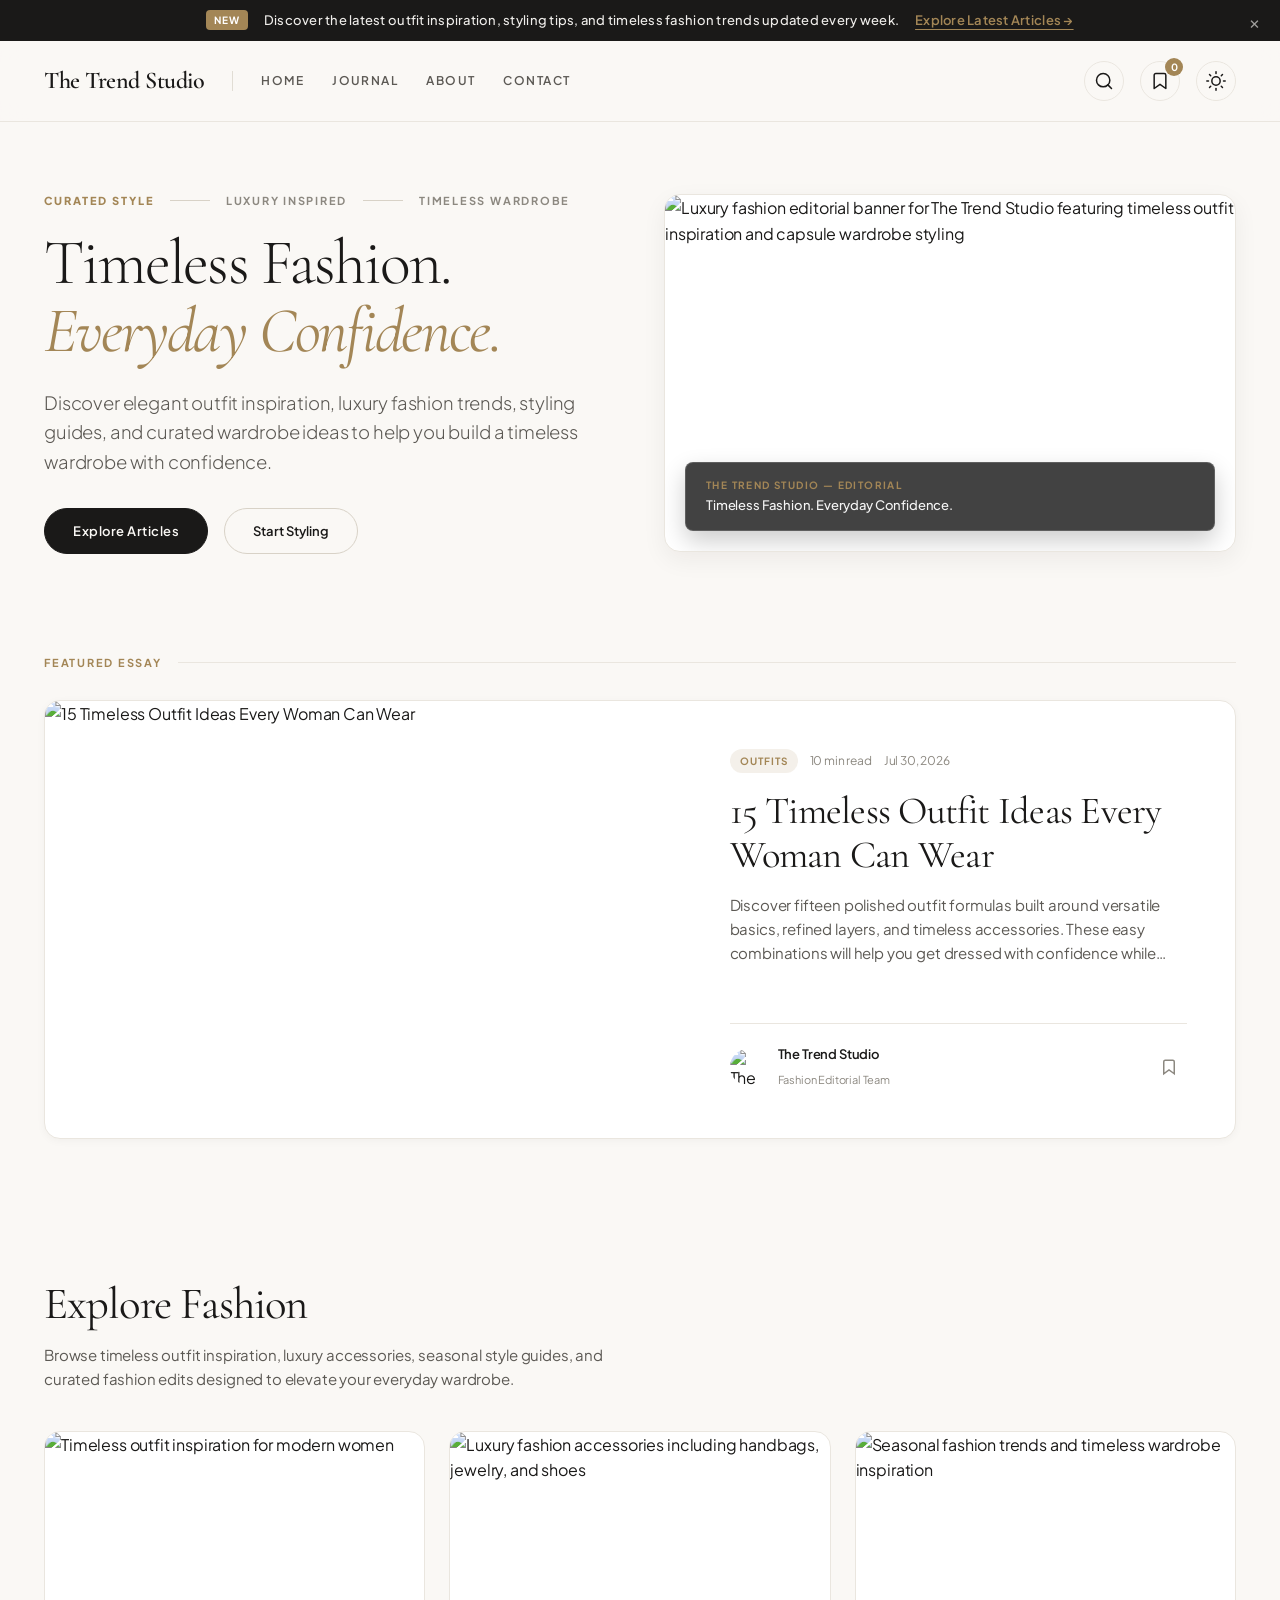
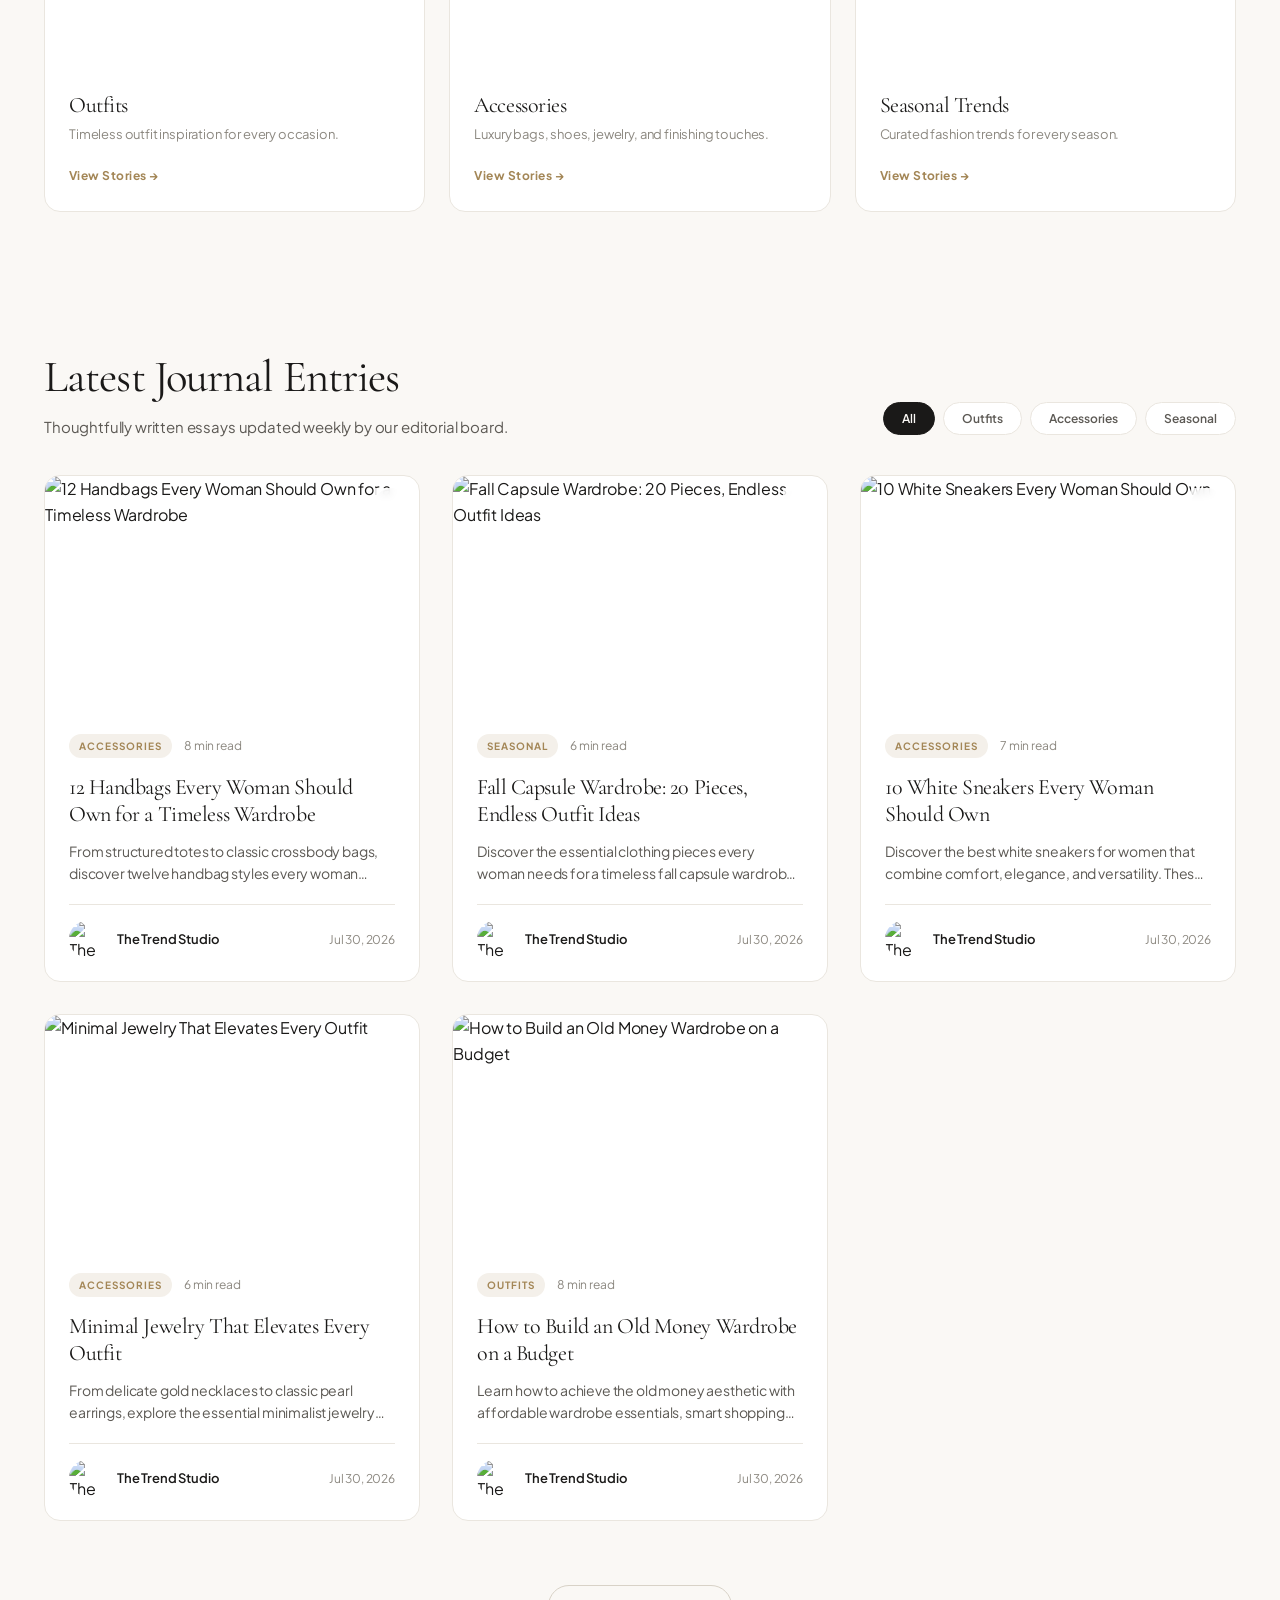
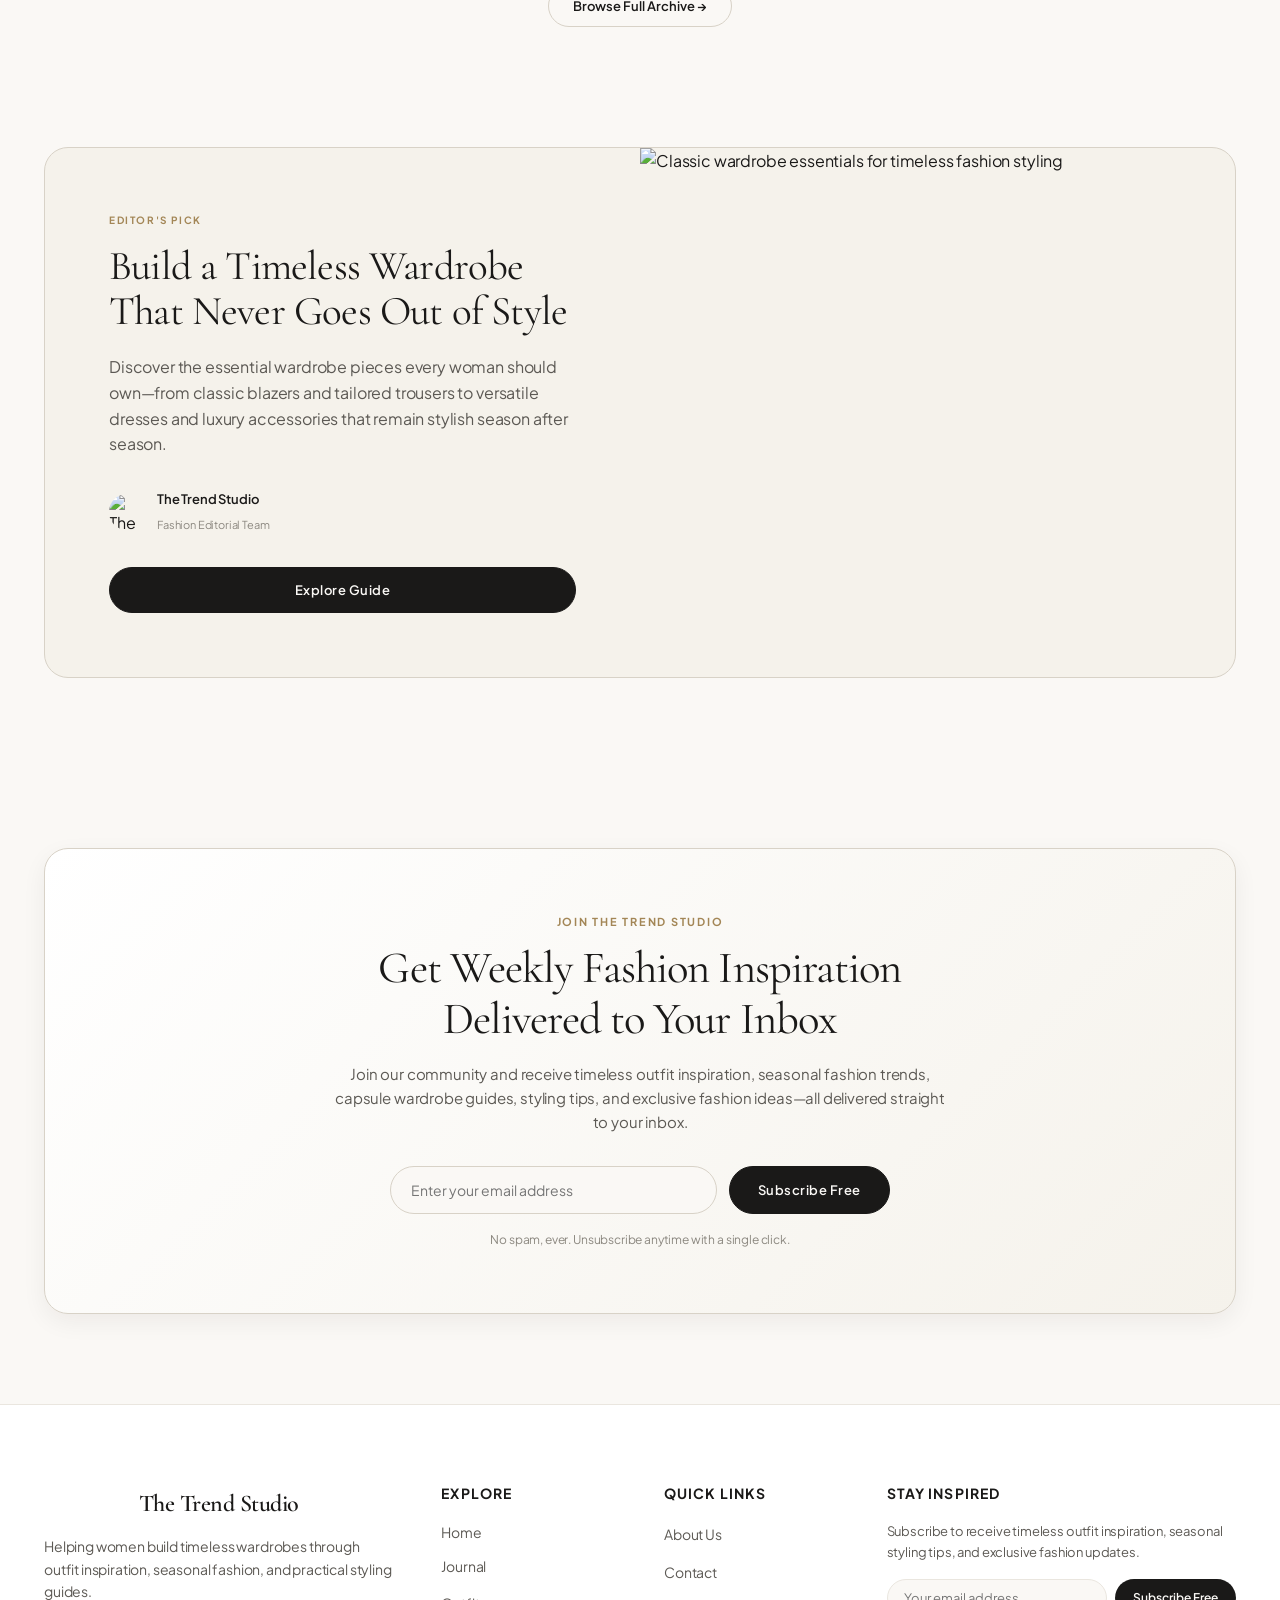
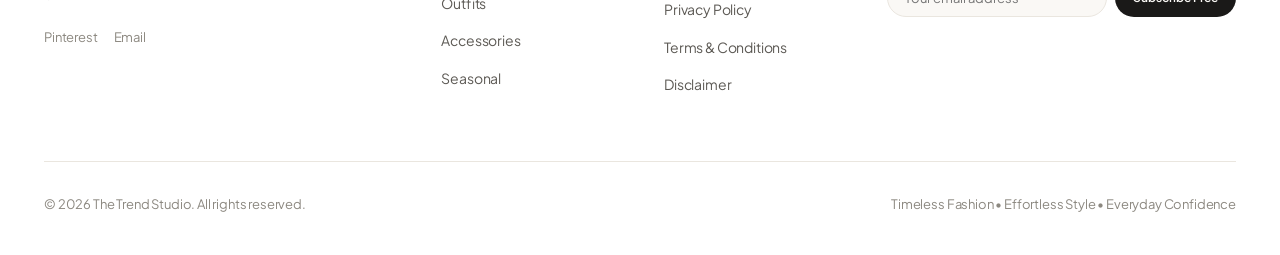
==== commit 6f44563c: "Fix mobile navigation and contact layout" ====
--- a/index.html
+++ b/index.html
@@ -117,11 +117,7 @@
           <svg class="moon-icon" width="20" height="20" viewBox="0 0 24 24" fill="none" stroke="currentColor" stroke-width="1.8" stroke-linecap="round" stroke-linejoin="round"><path d="M21 12.79A9 9 0 1 1 11.21 3 7 7 0 0 0 21 12.79z"></path></svg>
         </button>
 
-        <!-- Contact Button -->
-        <a href="/contact" class="btn-outline-pill nav-contact-btn"
-          onclick="app.navigateTo('contact'); return false;">
-          CONTACT
-        </a>
+       
         <!-- Mobile Menu Toggle -->
         <button class="mobile-menu-btn" id="mobileMenuBtn" aria-label="Open navigation menu">
           <span></span>
@@ -142,17 +138,13 @@
         <button class="close-drawer-btn" id="closeMobileNavBtn" aria-label="Close menu">&times;</button>
       </div>
       <ul class="mobile-nav-links">
-        <a href="/" onclick="app.navigateTo('home'); return false;"> Home </a>
-
-        <a href="/journal" onclick="app.navigateTo('stories'); return false;"> Journal </a>
-
-        <a href="/about" onclick="app.navigateTo('about'); return false;"> About </a>
-
-        <a href="/contact" onclick="app.navigateTo('contact'); return false;"> Contact </a>
-        <!-- <li><a href="#" onclick="app.filterByCategory('Outfits'); app.closeMobileMenu(); return false;">Outfits</a></li>
-        <li><a href="#" onclick="app.filterByCategory('Accessories'); app.closeMobileMenu(); return false;">Accessories</a></li>
-        <li><a href="#" onclick="app.filterByCategory('Seasonal'); app.closeMobileMenu(); return false;">Seasonal</a></li>
-  -->
+        <a href="/" onclick="app.closeMobileMenu(); app.navigateTo('home'); return false;">Home</a>
+
+        <a href="/journal" onclick="app.closeMobileMenu(); app.navigateTo('stories'); return false;">Journal</a>
+
+        <a href="/about" onclick="app.closeMobileMenu(); app.navigateTo('about'); return false;">About</a>
+
+        <a href="/contact" onclick="app.closeMobileMenu(); app.navigateTo('contact'); return false;">Contact</a>
       </ul>
       <div class="mobile-nav-footer">
         <p>Subscribe to our weekly editorial digest.</p>
--- a/style.css
+++ b/style.css
@@ -2307,9 +2307,7 @@
   .header-v-divider {
     display: none;
   }
-  .nav-contact-btn {
-    display: none;
-  }
+  
   .mobile-menu-btn {
     display: flex;
   }
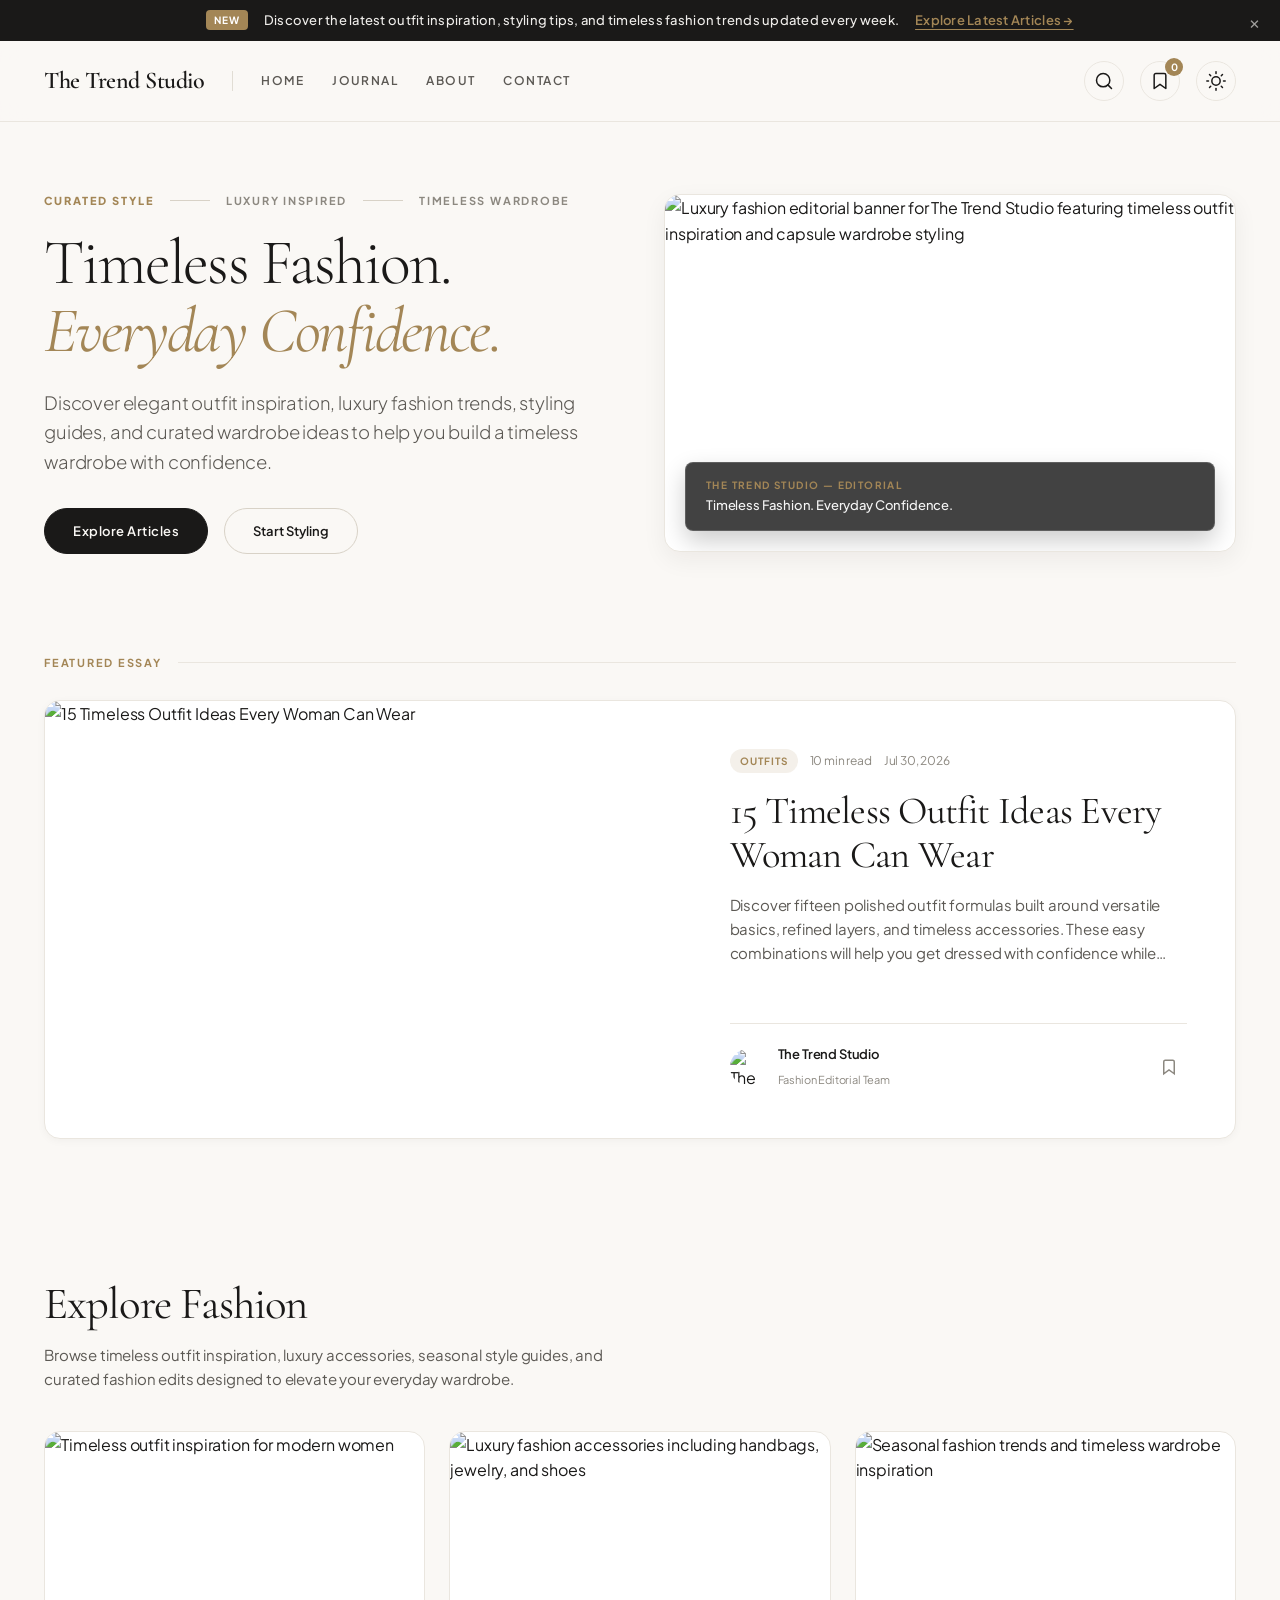
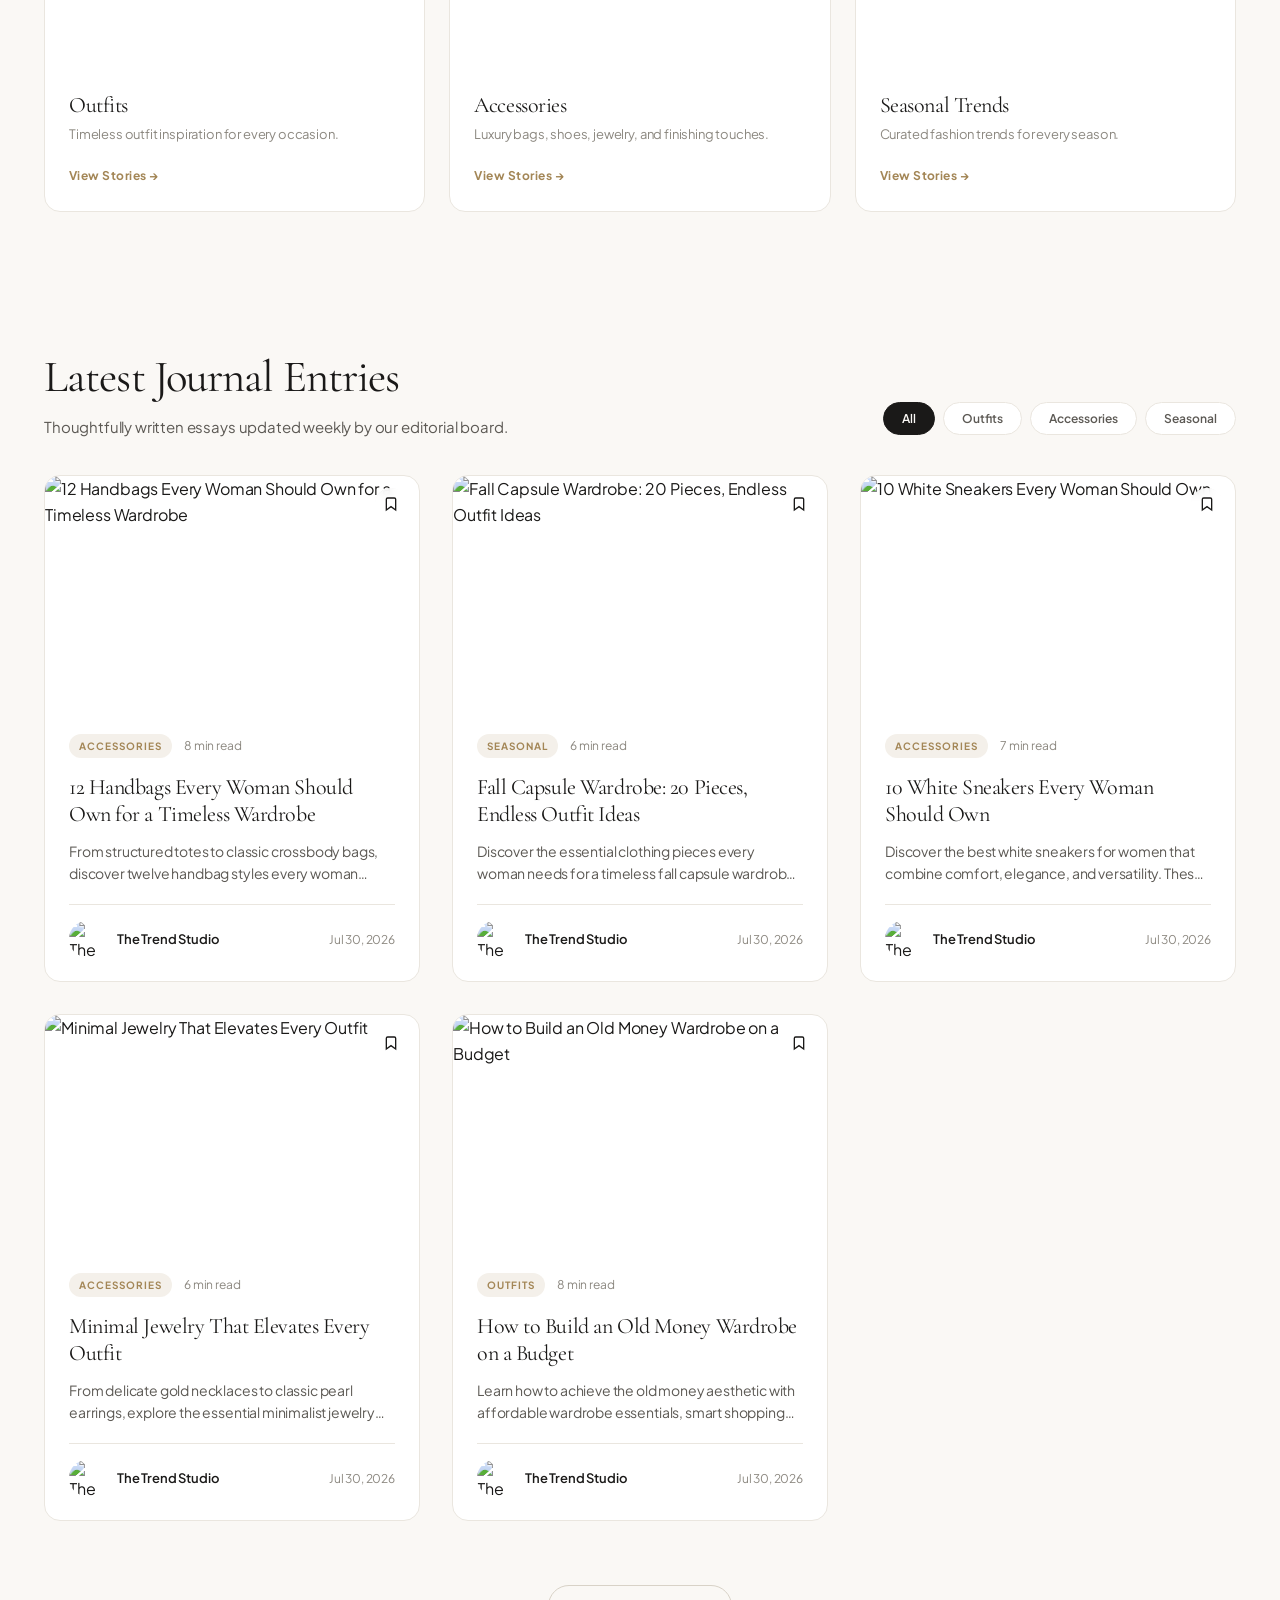
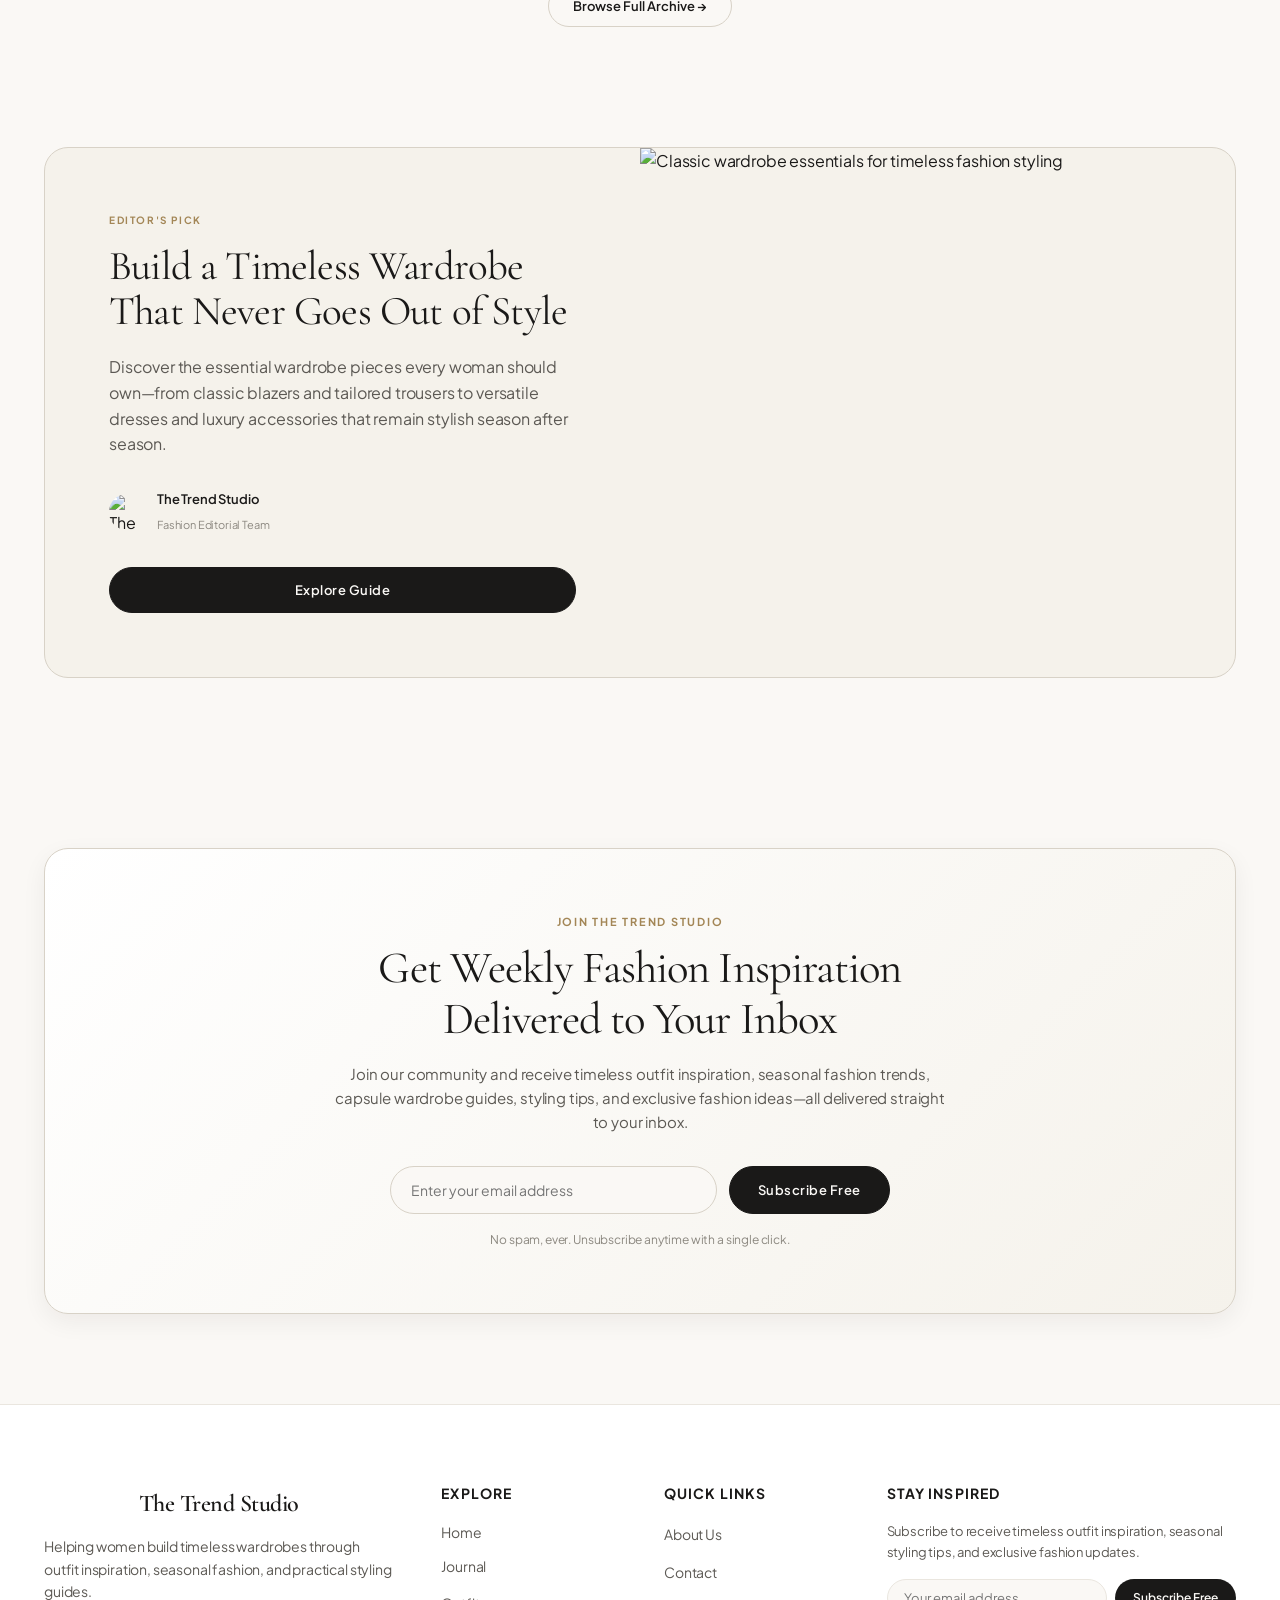
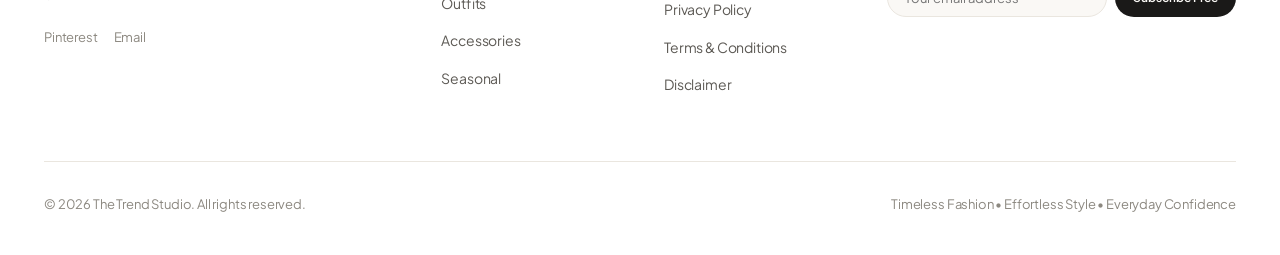
==== commit c7b5c136: "Update Netlify domain and SEO files" ====
--- a/index.html
+++ b/index.html
@@ -8,7 +8,7 @@
   <meta name="robots" content="index, follow">
   <meta name="author" content="The Trend Studio">
   <meta name="theme-color" content="#ffffff">
-  <link rel="canonical" href="https://thetrendstudio.com/">
+  <link rel="canonical" href="https://thetrendstudiohub.netlify.app/">
   <meta name="keywords" content="fashion blog, outfit ideas, luxury fashion, styling tips, capsule wardrobe, old money style, women's fashion, seasonal trends">
   
   <!-- Open Graph / Social Media -->
@@ -16,7 +16,7 @@
   <meta property="og:title" content="The Trend Studio — Journal for the Considered Wardrobe">
   <meta property="og:description" content="A luxury editorial journal and design publication covering architecture, capsule wardrobe, high fashion, timeless craft, and considered living.">
   <meta property="og:image" content="https://thetrendstudio.com/images/homepage-og.jpg">
-  <meta property="og:url" content="https://thetrendstudio.com/">
+  <meta property="og:url" content="https://thetrendstudiohub.netlify.app/">
   <meta property="og:site_name" content="The Trend Studio">
 
   <!-- Twitter Card -->
@@ -27,24 +27,23 @@
   <meta name="twitter:site" content="@trendstudiohub">
 
   <script type="application/ld+json">
-  {
+    {
     "@context": "https://schema.org",
     "@graph": [
       {
         "@type": "WebSite",
         "name": "The Trend Studio",
-        "url": "https://thetrendstudio.com",
+        "url": "https://thetrendstudiohub.netlify.app/",
         "description": "The Trend Studio is a fashion editorial website featuring timeless fashion inspiration, outfit ideas, capsule wardrobe guides, and styling advice.",
         "inLanguage": "en",
         "publisher": {
-          "@id": "https://thetrendstudio.com/#organization"
+          "@id": "https://thetrendstudiohub.netlify.app/#organization"
         }
       },
-     {
+      {
         "@type": "Organization",
-        "@id": "https://thetrendstudio.com/#organization",
+        "@id": "https://thetrendstudiohub.netlify.app/#organization",
         "name": "The Trend Studio",
-        "url": "https://thetrendstudio.com",
         "description": "Fashion editorial website publishing timeless style inspiration and wardrobe guides."
       }
     ]
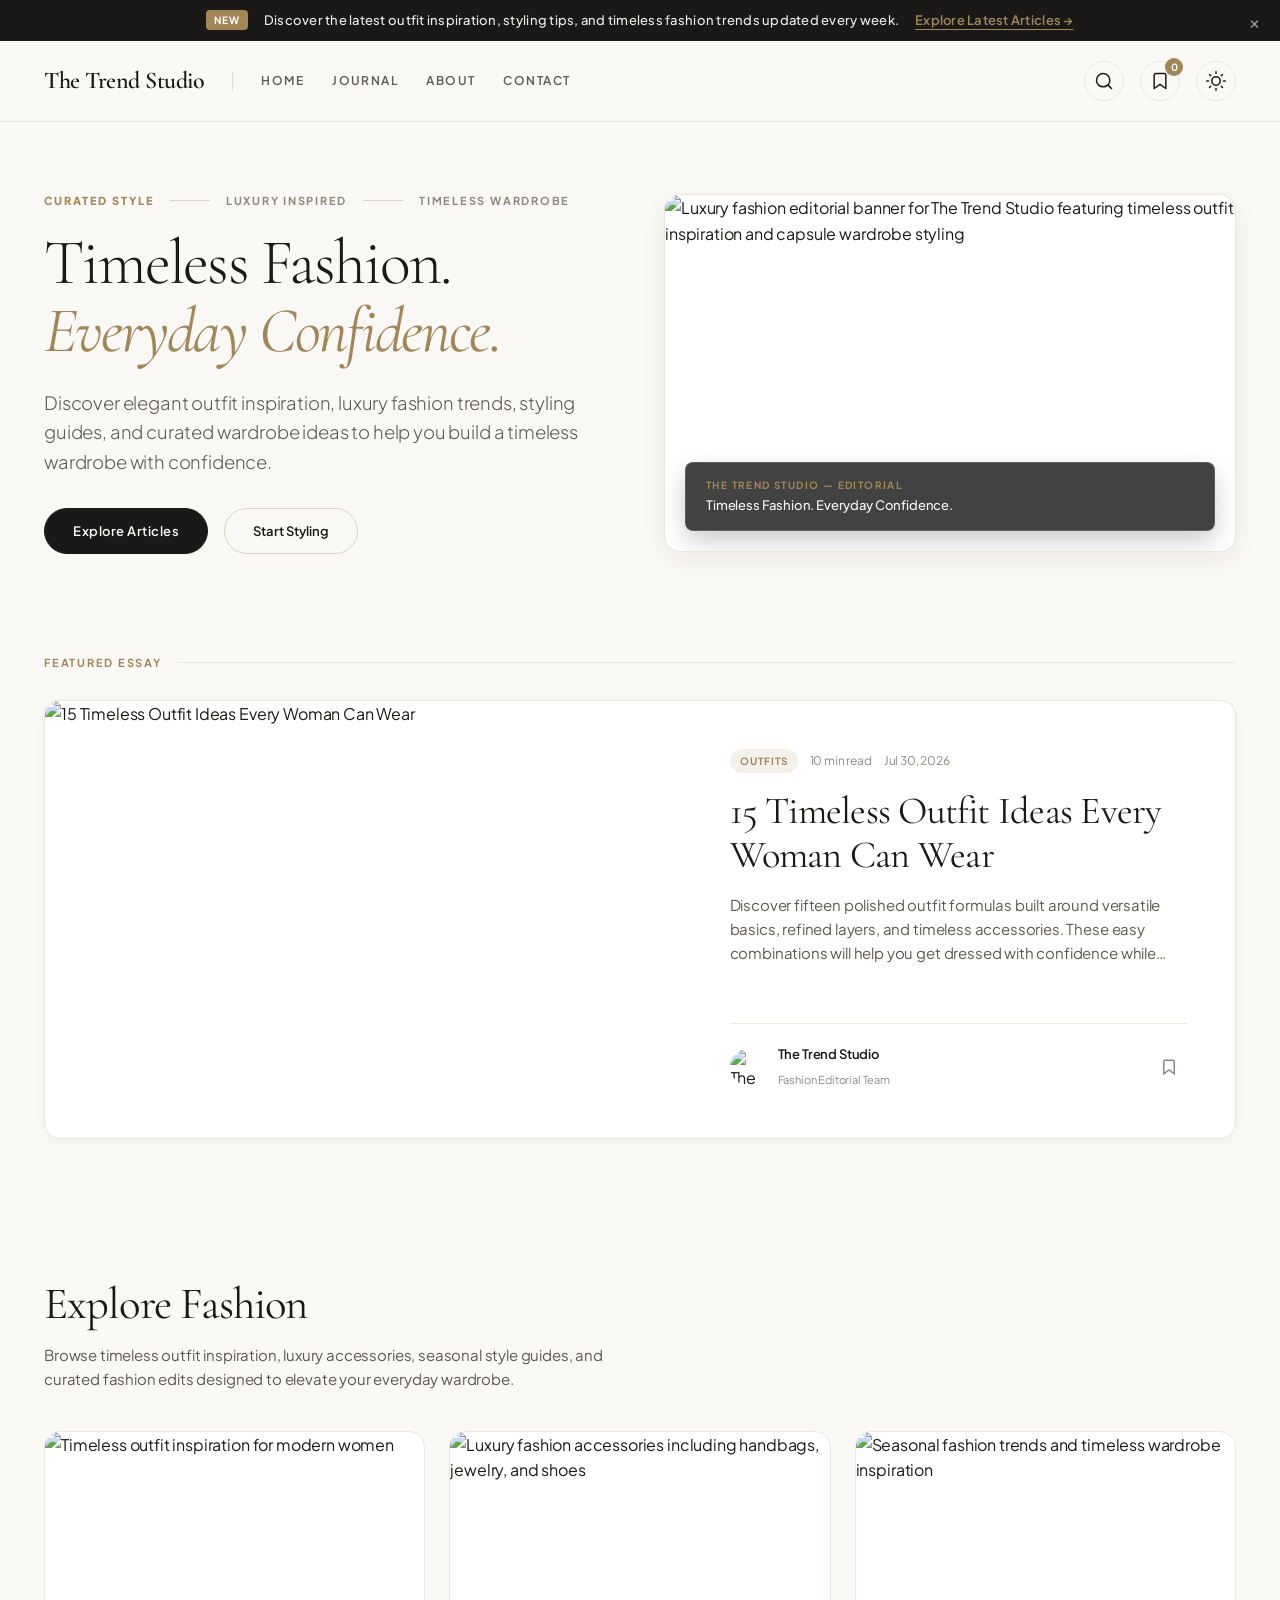
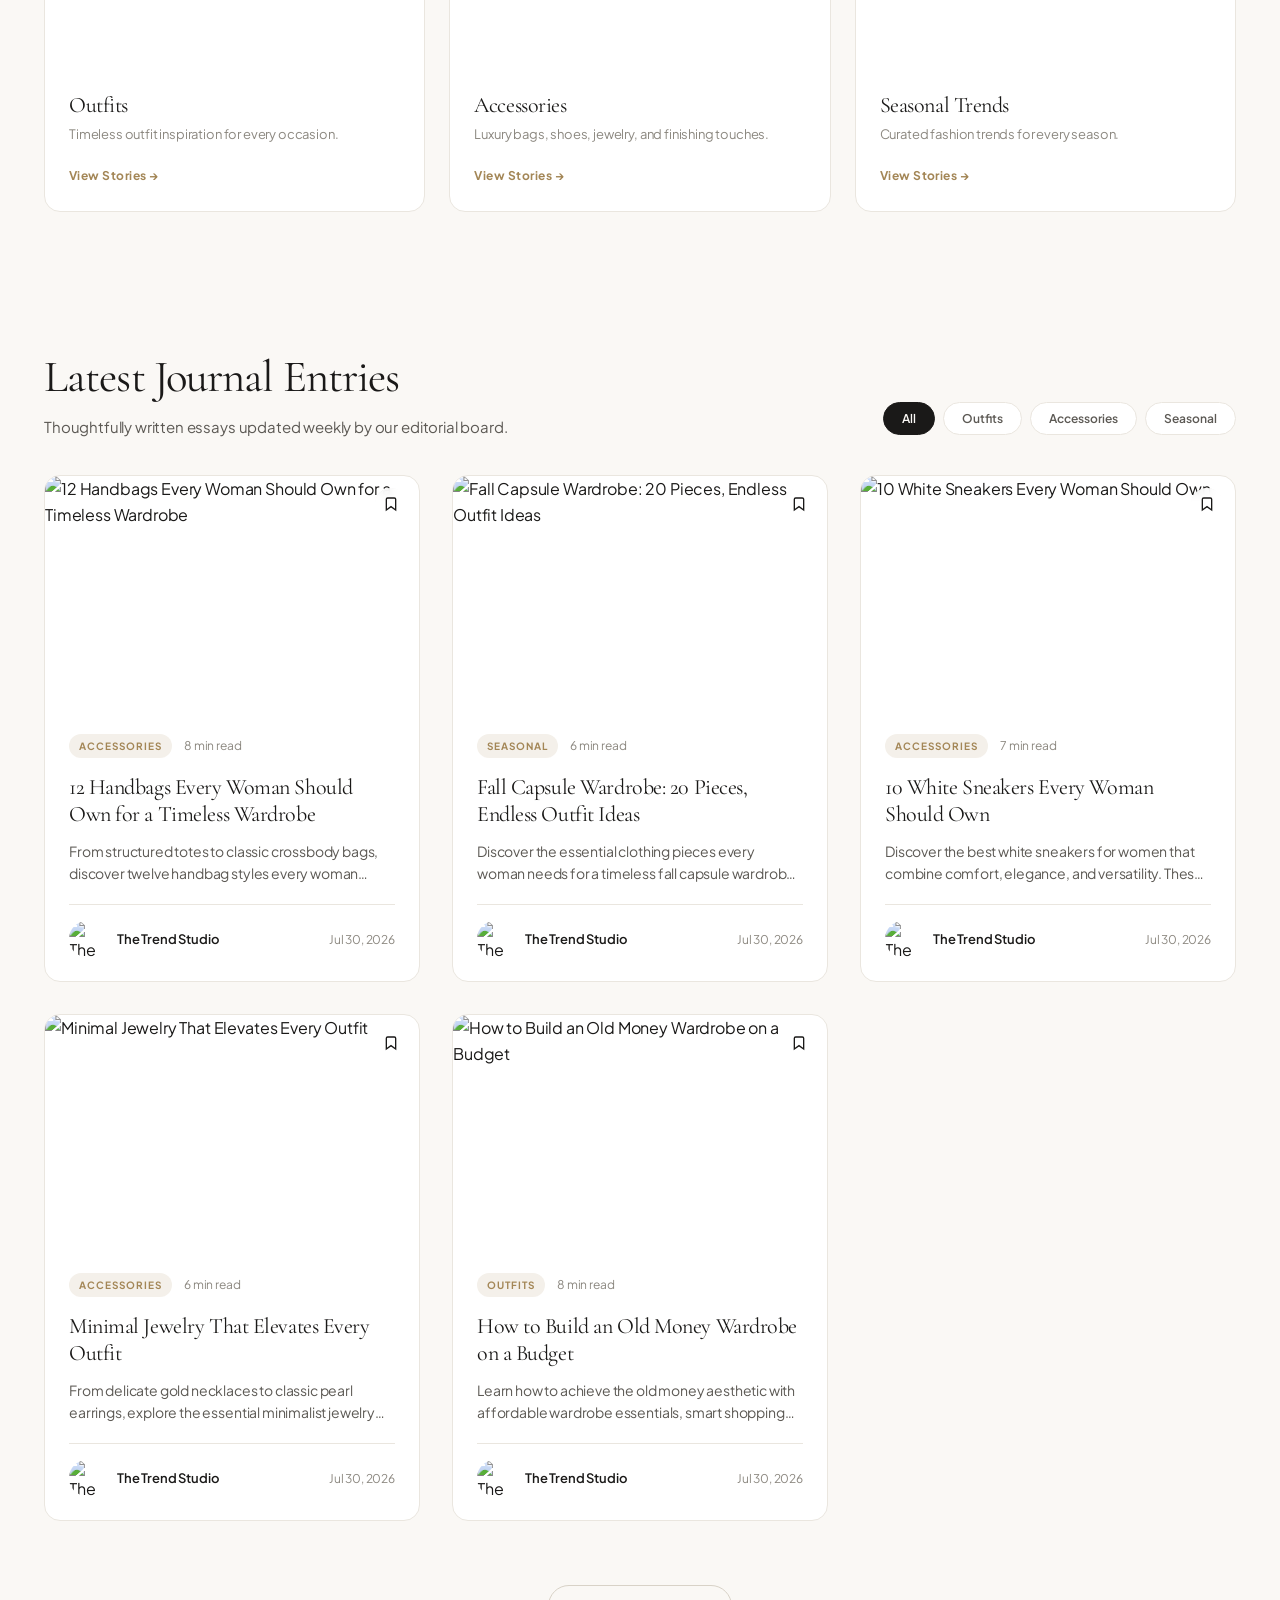
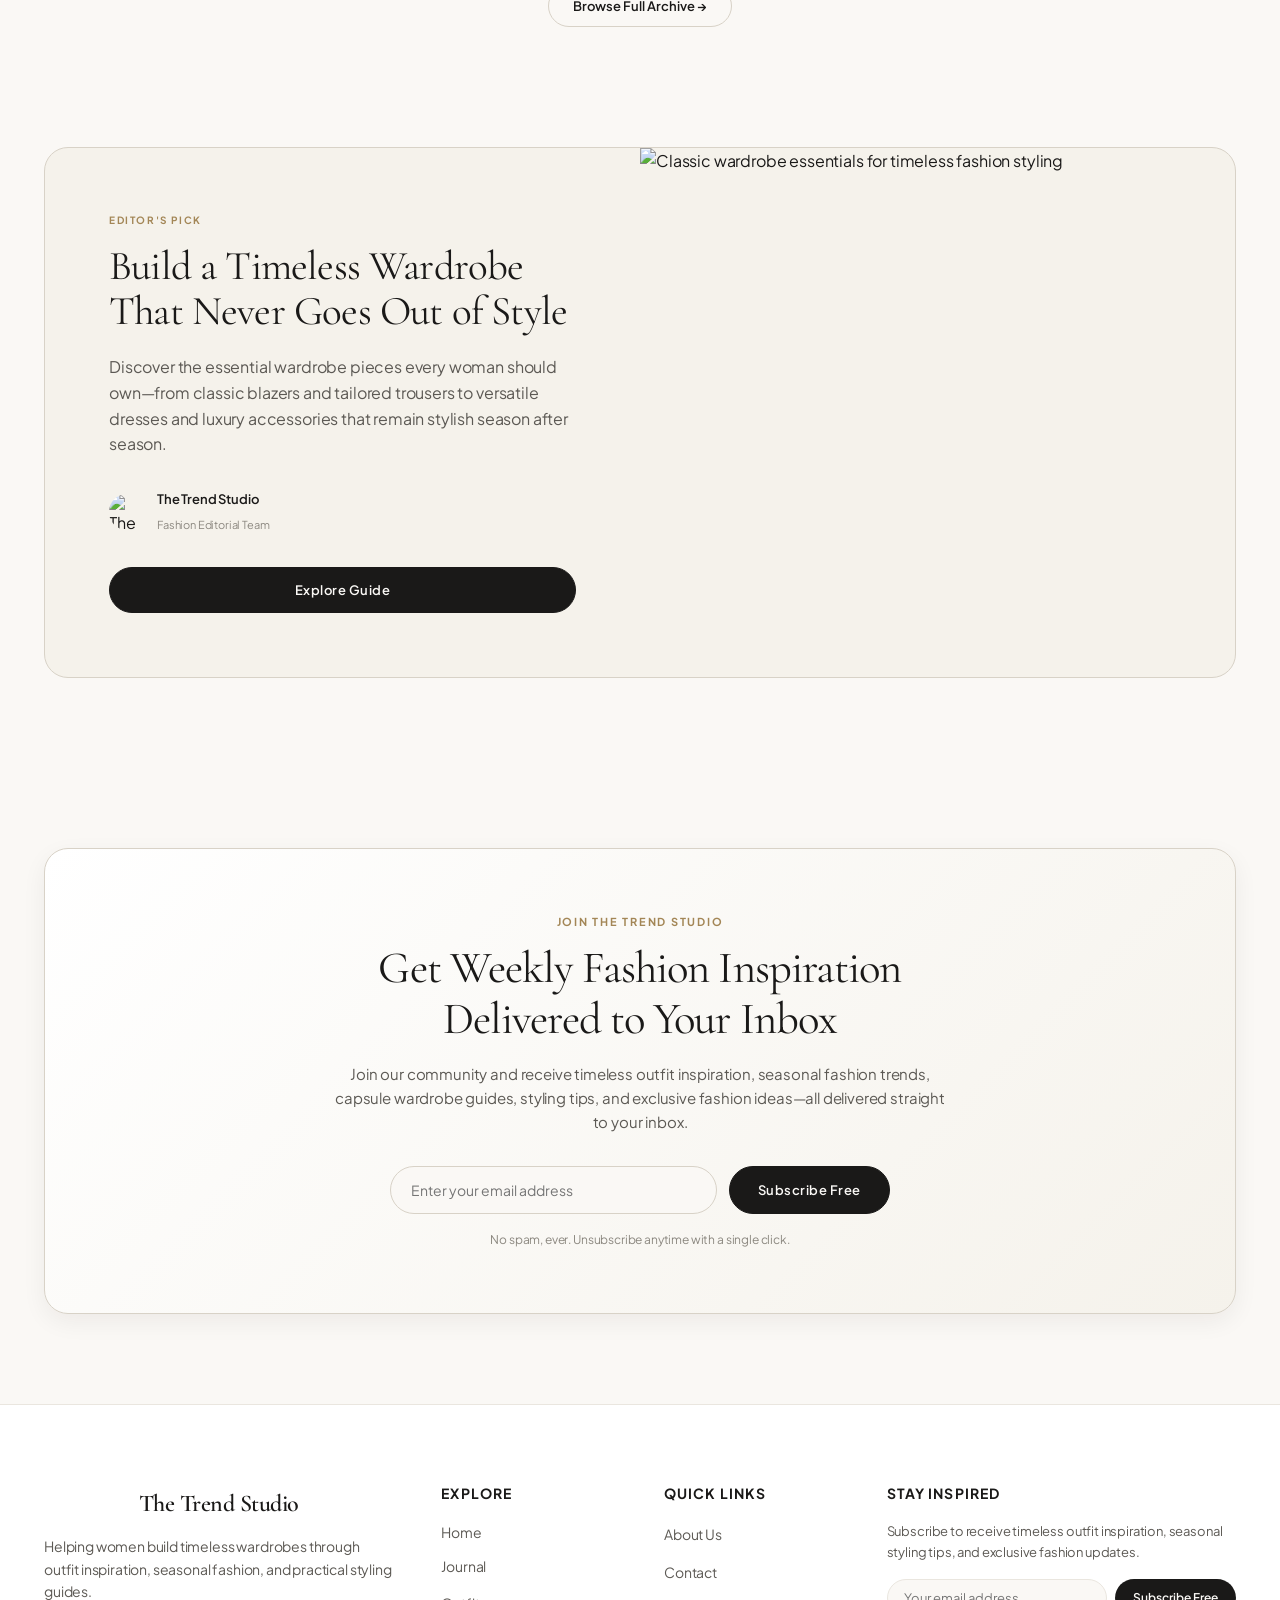
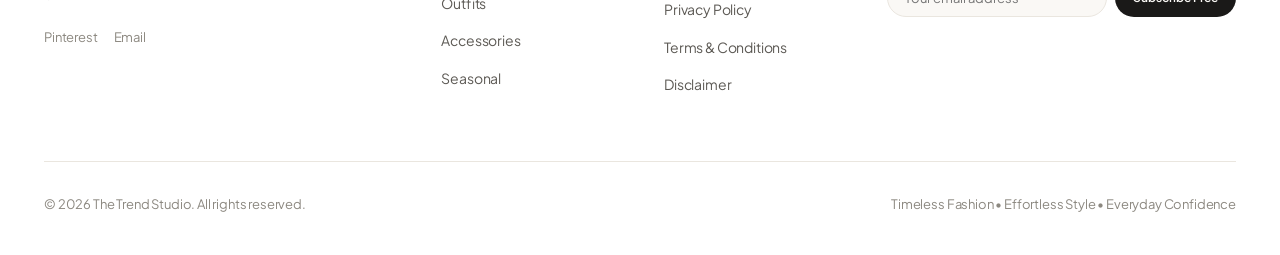
==== commit 6598fd90: "Fix production issues and improve forms" ====
--- a/index.html
+++ b/index.html
@@ -15,7 +15,7 @@
   <meta property="og:type" content="website">
   <meta property="og:title" content="The Trend Studio — Journal for the Considered Wardrobe">
   <meta property="og:description" content="A luxury editorial journal and design publication covering architecture, capsule wardrobe, high fashion, timeless craft, and considered living.">
-  <meta property="og:image" content="https://thetrendstudio.com/images/homepage-og.jpg">
+  <meta property="og:image" content="https://thetrendstudiohub.netlify.app/images/homepage-og.jpg">
   <meta property="og:url" content="https://thetrendstudiohub.netlify.app/">
   <meta property="og:site_name" content="The Trend Studio">
 
@@ -23,7 +23,7 @@
   <meta name="twitter:card" content="summary_large_image">
   <meta name="twitter:title" content="The Trend Studio">
   <meta name="twitter:description" content="A journal for the considered wardrobe and timeless design.">
-  <meta name="twitter:image" content="https://thetrendstudio.com/images/homepage-og.jpg">
+  <meta name="twitter:image" content="https://thetrendstudiohub.netlify.app/images/homepage-og.jpg">
   <meta name="twitter:site" content="@trendstudiohub">
 
   <script type="application/ld+json">
@@ -70,7 +70,7 @@
 
       <p class="announcement-text">Discover the latest outfit inspiration, styling tips, and timeless fashion trends updated every week.</p>
 
-      <a href="#newsletterSection" class="announcement-link" onclick="app.scrollToSection('newsletterSection')">Explore Latest Articles &rarr;</a>
+      <a href="#latestArticlesSection" class="announcement-link" onclick="app.scrollToSection('latestArticlesSection'); return false;">Explore Latest Articles &rarr;</a>
       <button class="announcement-close" id="closeAnnouncement" aria-label="Close Announcement">&times;</button>
     </div>
   </div>
@@ -259,7 +259,7 @@
       </section>
 
       <!-- Filterable Latest Articles Section -->
-      <section class="latest-articles-section">
+      <section class="latest-articles-section" id="latestArticlesSection">
         <div class="container">
           <div class="articles-header-row">
             <div>
@@ -357,9 +357,24 @@
               <p class="newsletter-desc">
               Join our community and receive timeless outfit inspiration, seasonal fashion trends, capsule wardrobe guides, styling tips, and exclusive fashion ideas—all delivered straight to your inbox.
               </p>              
-              <form id="newsletterForm" class="newsletter-form" onsubmit="app.handleNewsletterSubmit(event)">
+              <form
+                id="newsletterForm"
+                name="newsletter"
+                method="POST"
+                data-netlify="true"
+                class="newsletter-form"
+                onsubmit="app.handleNewsletterSubmit(event)"
+              >
+  <input type="hidden" name="form-name" value="newsletter">
                 <div class="input-group">
-                  <input type="email" id="newsletterEmail" placeholder="Enter your email address" required aria-label="Email address">
+                <input
+                  type="email"
+                  id="newsletterEmail"
+                  name="email"
+                  placeholder="Enter your email address"
+                  required
+                  aria-label="Email address"
+                >
                   <button type="submit" class="btn-primary">Subscribe Free</button>
                 </div>
                 <p class="newsletter-disclaimer">No spam, ever. Unsubscribe anytime with a single click.</p>
@@ -501,13 +516,57 @@
             <h3 class="comments-title">Join the Conversation (<span id="commentCount">0</span>)</h3>
 
             <!-- Comment Form -->
-            <form id="commentForm" class="comment-form" onsubmit="app.handleCommentSubmit(event)">
+            <form
+              id="commentForm"
+              class="comment-form"
+              name="article-comments"
+              method="POST"
+              data-netlify="true"
+              data-netlify-honeypot="bot-field"
+              onsubmit="app.handleCommentSubmit(event)"
+            >
+              <input type="hidden" name="form-name" value="article-comments">
+
+              <p class="hidden">
+                <label>
+                  Don't fill this out if you're human:
+                  <input name="bot-field">
+                </label>
+              </p>
+
+              <input type="hidden" id="commentArticle" name="article">
+              <input type="hidden" id="commentArticleUrl" name="article-url">
+              <input type="hidden" id="commentArticleTitle" name="article-title">
+
               <div class="form-row">
-                <input type="text" id="commentName" placeholder="Your Name" required>
-                <input type="email" id="commentEmail" placeholder="Your Email" required>
-              </div>
-              <textarea id="commentText" rows="4" placeholder="Share your thoughts, styling tips, or questions..." required></textarea>
-              <button type="submit" class="btn-primary">Post Comment</button>
+                <input
+                  type="text"
+                  id="commentName"
+                  name="name"
+                  placeholder="Your Name"
+                  required
+                >
+
+                <input
+                  type="email"
+                  id="commentEmail"
+                  name="email"
+                  placeholder="Your Email"
+                  required
+                >
+              </div>
+
+              <textarea
+                id="commentText"
+                name="comment"
+                rows="4"
+                placeholder="Share your thoughts, styling tips, or questions..."
+                required
+              ></textarea>
+
+              <button type="submit" class="btn-primary">
+                Post Comment
+              </button>
             </form>
 
             <!-- Comments List -->
@@ -617,15 +676,22 @@
           <div class="contact-form-box">
             <h3>Let's Connect</h3>
             <p class="contact-form-intro">We typically respond within 1–2 business days.</p>
-            <form id="contactForm" onsubmit="app.handleContactSubmit(event)">
+            <form
+              id="contactForm"
+              name="contact"
+              method="POST"
+              data-netlify="true"
+              onsubmit="app.handleContactSubmit(event)"
+            >
+            <input type="hidden" name="form-name" value="contact">
               <div class="form-group">
                 <label for="contactName">Full Name</label>
-                <input type="text" id="contactName" required placeholder="Name">
+                <input type="text" id="contactName" name="name" required placeholder="Name">
               </div>
             
               <div class="form-group">
                 <label for="contactSubject">Subject</label>
-                <select id="contactSubject">
+                <select id="contactSubject" name="subject">
                   <option value="General">General Question</option>
                   <option value="Styling">Styling Advice</option>
                   <option value="Collaboration">Brand Collaboration</option>
@@ -634,7 +700,7 @@
               </div>
               <div class="form-group">
                 <label for="contactMessage">Message</label>
-                <textarea id="contactMessage" rows="5" required placeholder="Tell us how we can help..."></textarea>
+                <textarea id="contactMessage" name="message" rows="5" required placeholder="Tell us how we can help..."></textarea>
               </div>
               <button type="submit" class="btn-primary w-full">Send Message </button>
             </form>
@@ -809,8 +875,24 @@
         <div class="footer-newsletter-col">
           <h4>Stay Inspired</h4>
           <p>Subscribe to receive timeless outfit inspiration, seasonal styling tips, and exclusive fashion updates.</p>
-          <form onsubmit="app.handleNewsletterSubmit(event)" class="footer-form">
-            <input type="email" placeholder="Your email address" required>
+          <form
+            id="footerNewsletterForm"
+            name="newsletter"
+            method="POST"
+            data-netlify="true"
+            class="footer-form"
+            onsubmit="app.handleNewsletterSubmit(event)"
+          >
+            <input type="hidden" name="form-name" value="newsletter">
+
+            <input
+              type="email"
+              name="email"
+              placeholder="Your email address"
+              required
+              aria-label="Email address"
+            >
+
             <button type="submit" class="btn-primary-sm">Subscribe Free</button>
           </form>
         </div>
